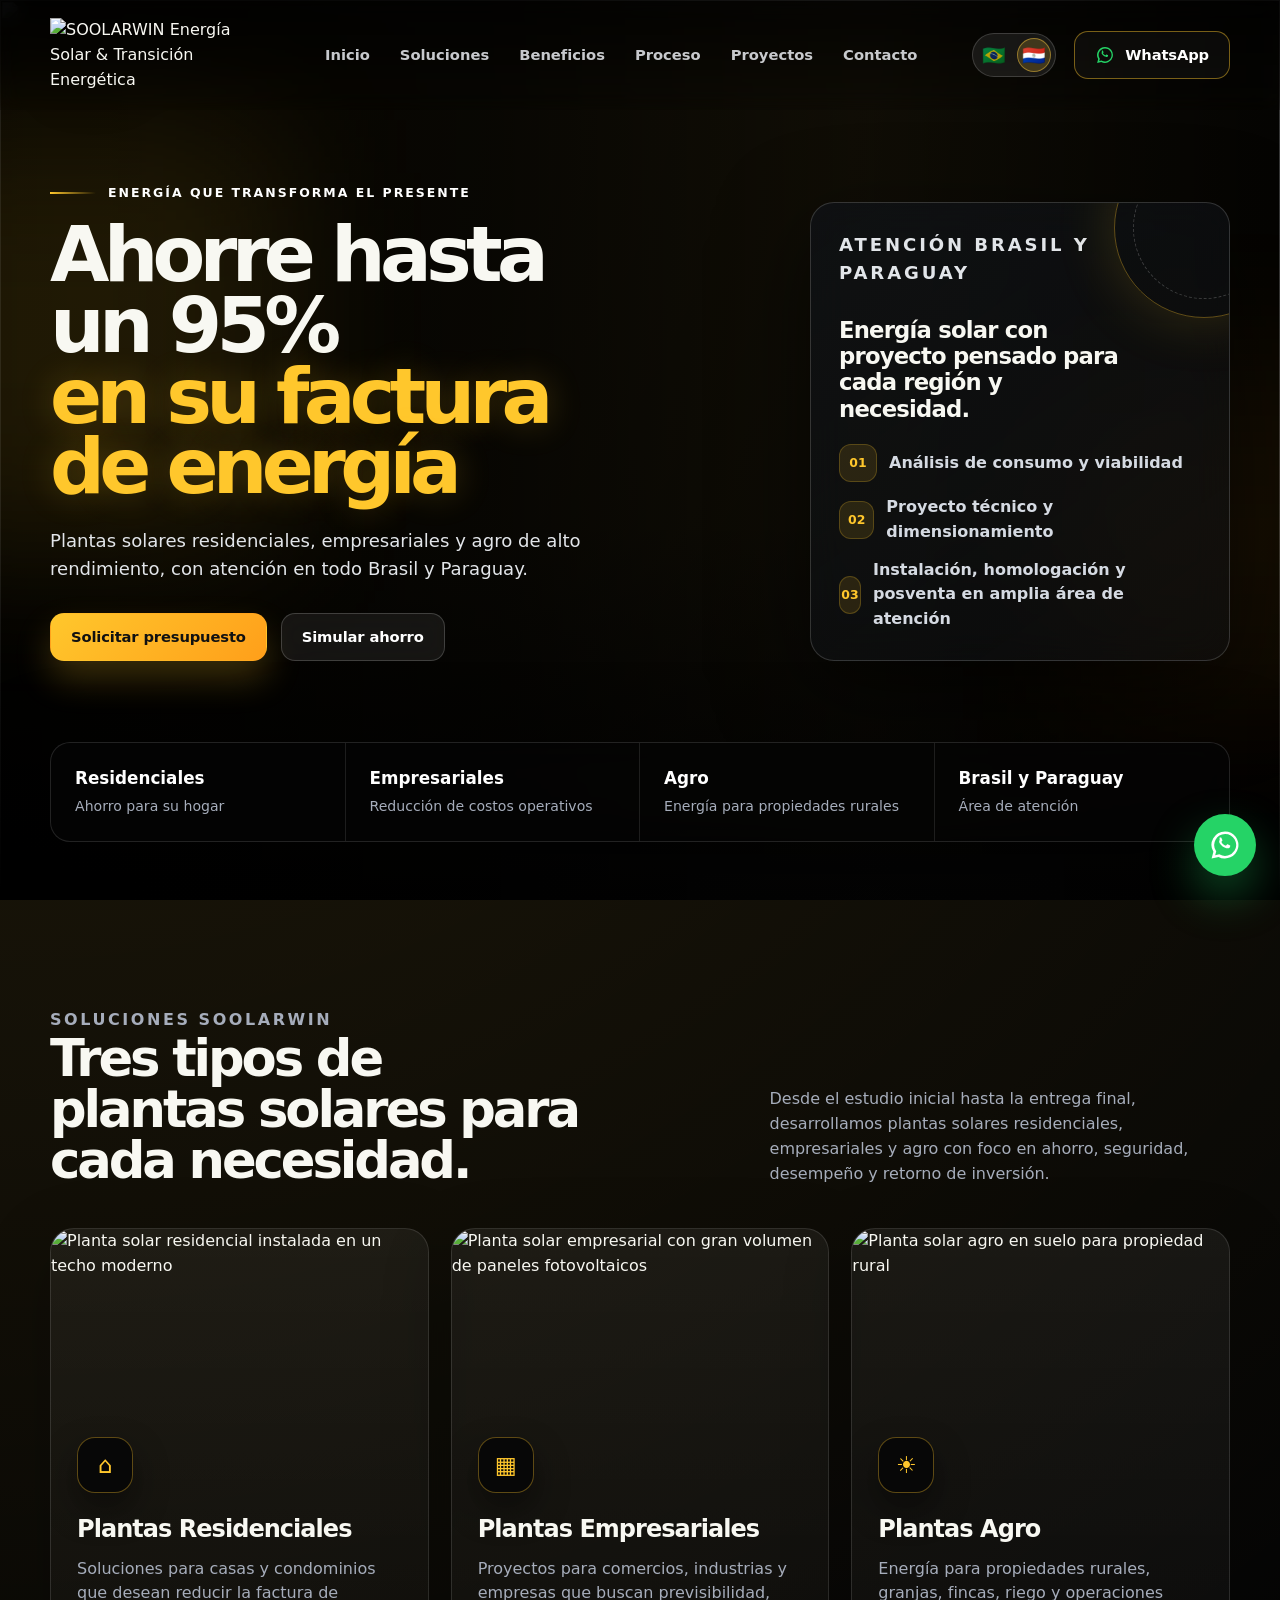
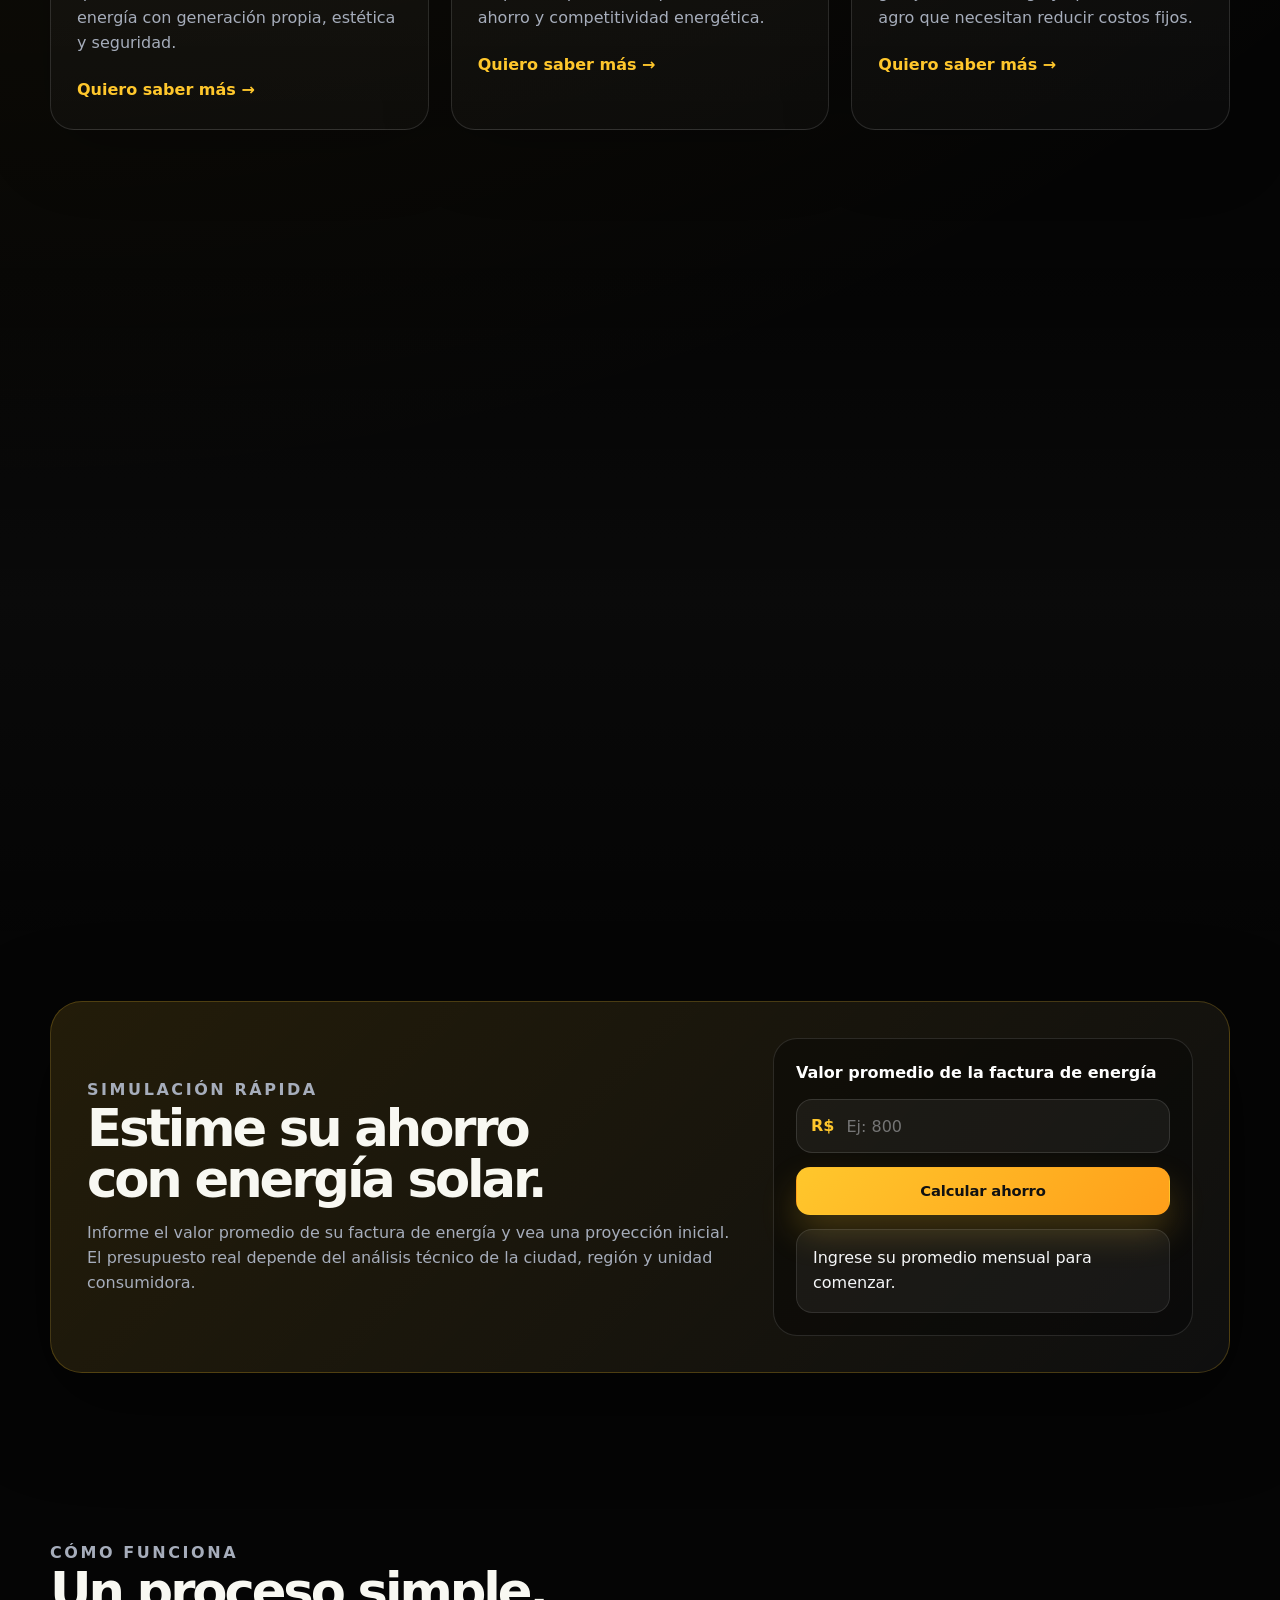
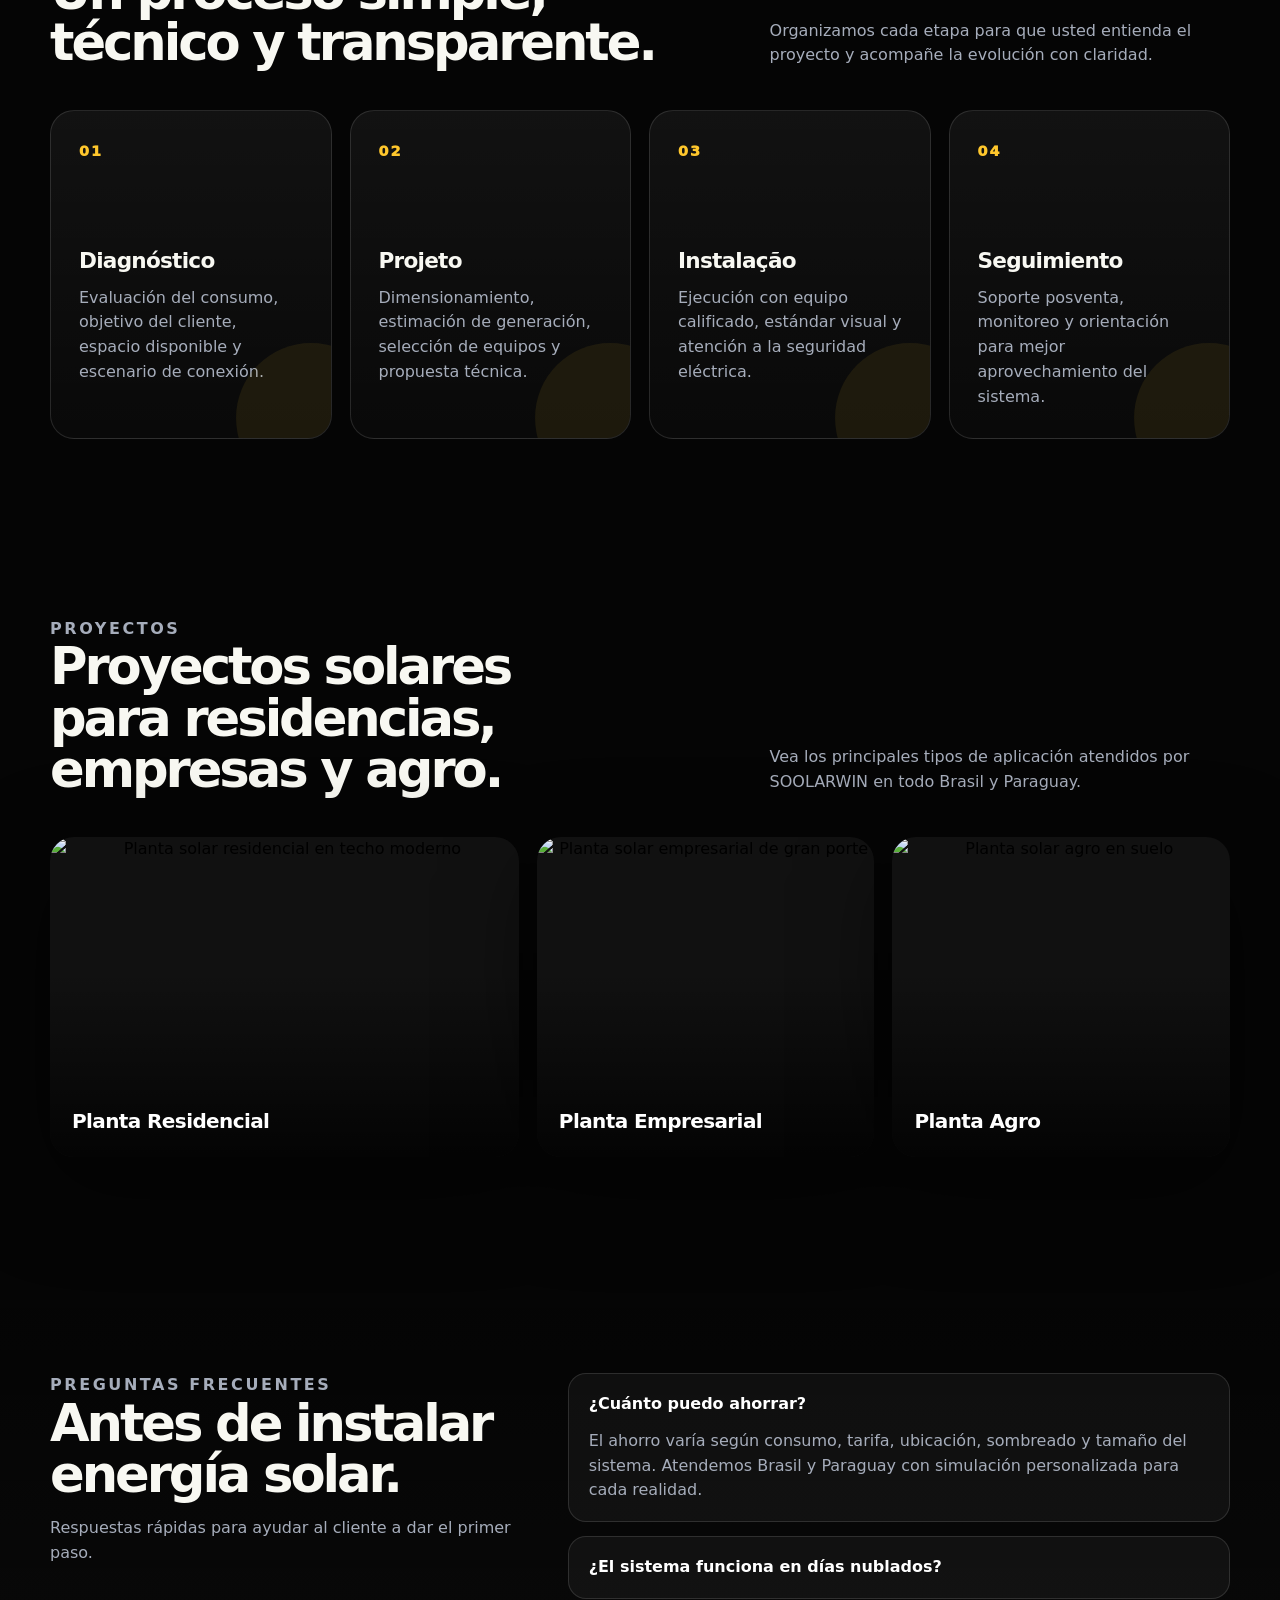
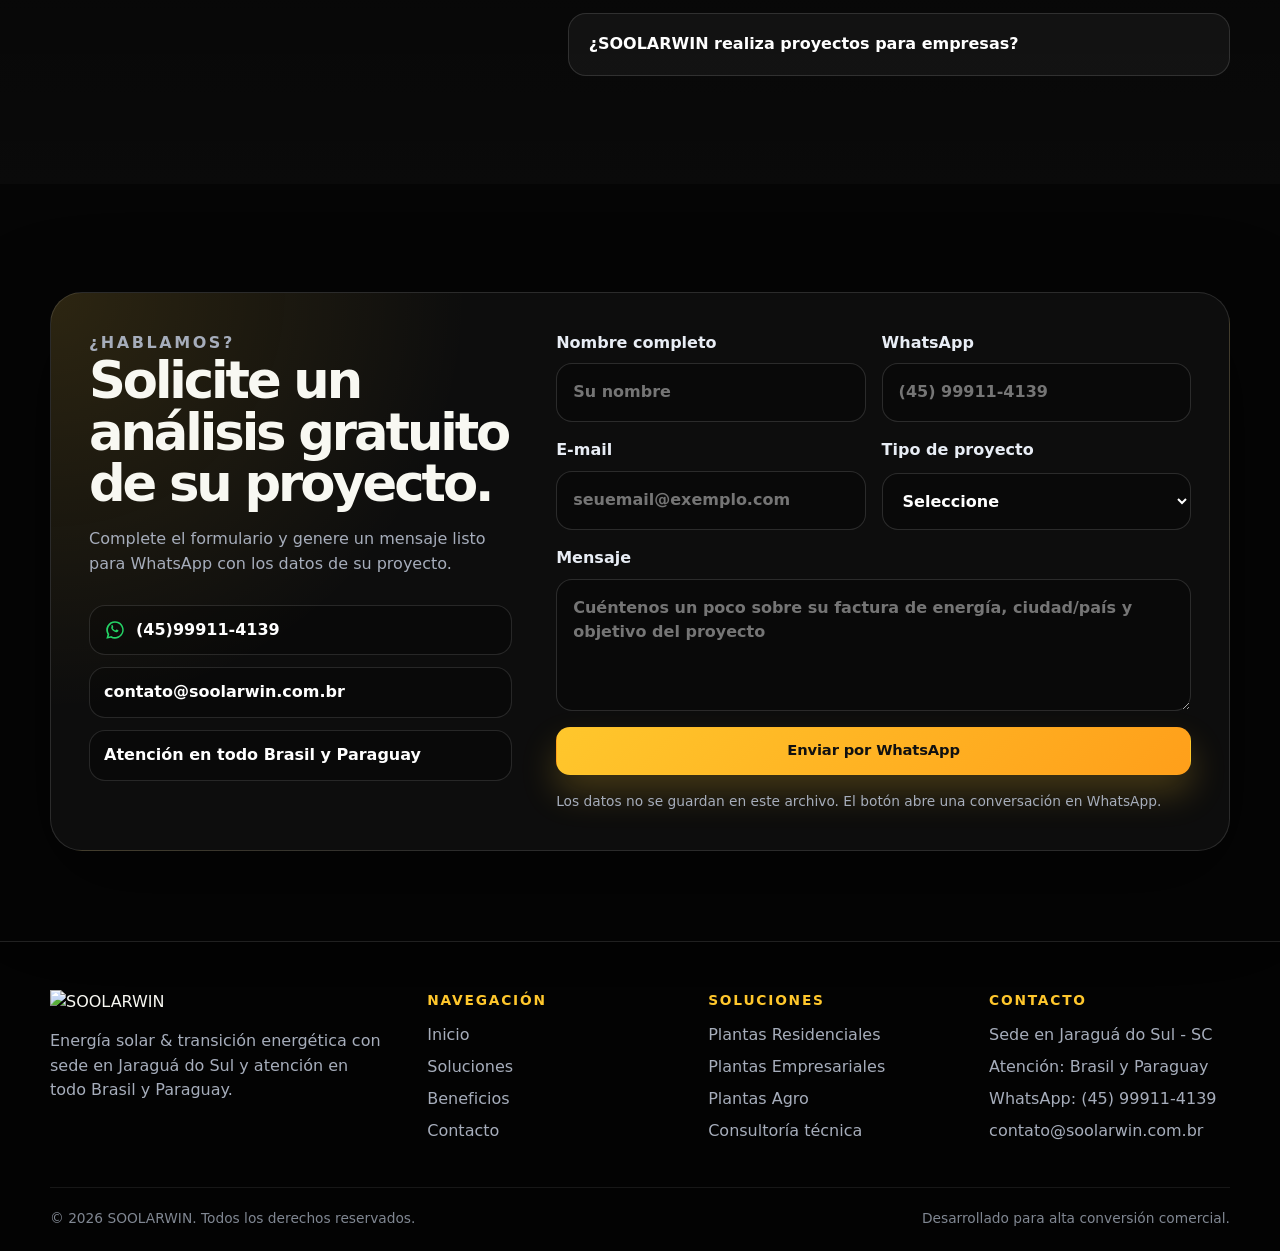
==== index-es.html @ e83a996f "Add files via upload" ====
<!doctype html>
<html lang="es-PY">
<head>
  <meta charset="utf-8" />
  <meta name="viewport" content="width=device-width, initial-scale=1" />
  <meta name="description" content="SOOLARWIN Energía Solar & Transición Energética. Plantas solares residenciales, empresariales y agro con atención en todo Brasil y Paraguay." />
  <meta name="theme-color" content="#050505" />
  <title>SOOLARWIN | Energía Solar en Brasil y Paraguay</title>
  <link rel="icon" href="assets/icon-soolarwin.png" />
  <link rel="preload" as="image" href="assets/hero-usina-solar.png" />
  <link rel="stylesheet" href="style.css" />
  <link rel="alternate" hreflang="pt-BR" href="index-pt.html" />
  <link rel="alternate" hreflang="es-PY" href="index-es.html" />
  <style>
    .lang-switcher {
      display: inline-flex;
      align-items: center;
      gap: 6px;
      margin-right: 6px;
      padding: 4px;
      border: 1px solid rgba(255,255,255,.16);
      border-radius: 999px;
      background: rgba(255,255,255,.08);
      backdrop-filter: blur(10px);
      -webkit-backdrop-filter: blur(10px);
    }
    .lang-switcher__item {
      width: 34px;
      height: 34px;
      display: inline-flex;
      align-items: center;
      justify-content: center;
      border-radius: 999px;
      text-decoration: none;
      font-size: 19px;
      line-height: 1;
      opacity: .7;
      border: 1px solid transparent;
      transition: opacity .2s ease, transform .2s ease, background .2s ease, border-color .2s ease;
    }
    .lang-switcher__item:hover,
    .lang-switcher__item:focus-visible {
      opacity: 1;
      transform: translateY(-1px);
      background: rgba(255,255,255,.12);
      outline: none;
    }
    .lang-switcher__item.is-active {
      opacity: 1;
      background: rgba(255, 205, 64, .18);
      border-color: rgba(255, 205, 64, .45);
    }
    .mobile-nav .lang-switcher {
      display: flex;
      width: fit-content;
      margin: 8px 0 0;
    }
    @media (max-width: 760px) {
      .site-header .lang-switcher { display: none; }
      .mobile-nav .lang-switcher { display: flex; }
    }
  </style>
</head>
<body>
  <div class="page-glow page-glow--one" aria-hidden="true"></div>
  <div class="page-glow page-glow--two" aria-hidden="true"></div>

  <header class="site-header" data-header>
    <a class="brand" href="#inicio" aria-label="Ir al inicio">
      <img src="assets/logo-soolarwin.png" alt="SOOLARWIN Energía Solar & Transición Energética" />
    </a>

    <nav class="desktop-nav" aria-label="Navegación principal">
      <a href="#inicio">Inicio</a>
      <a href="#solucoes">Soluciones</a>
      <a href="#beneficios">Beneficios</a>
      <a href="#processo">Proceso</a>
      <a href="#projetos">Proyectos</a>
      <a href="#contato">Contacto</a>
    </nav>

    <div class="header-actions">
      <div class="lang-switcher" aria-label="Seleccionar idioma">
        <a class="lang-switcher__item" href="index-pt.html" lang="pt-BR" hreflang="pt-BR" aria-label="Português" title="Português">🇧🇷</a>
        <a class="lang-switcher__item is-active" href="index-es.html" lang="es-PY" hreflang="es-PY" aria-label="Español" title="Español">🇵🇾</a>
      </div>
      <a class="btn btn--ghost" href="https://wa.me/5545999114139?text=Hola%2C%20quiero%20solicitar%20un%20presupuesto%20con%20SOOLARWIN." target="_blank" rel="noreferrer">
        <svg class="wa-icon" viewBox="0 0 32 32" aria-hidden="true" focusable="false"><path d="M16.04 3.2A12.74 12.74 0 0 0 5.08 22.43L3.4 28.8l6.52-1.62A12.74 12.74 0 1 0 16.04 3.2Zm0 2.34a10.4 10.4 0 0 1 8.83 15.9 10.4 10.4 0 0 1-13.78 3.56l-.46-.27-3.88.96 1-3.76-.3-.49A10.4 10.4 0 0 1 16.04 5.54Zm-5.02 5.5c-.24.54-.5 1.08-.5 1.76 0 .68.36 1.35.52 1.57.17.22 1.87 2.98 4.61 4.06 2.28.9 2.74.72 3.24.68.5-.04 1.61-.66 1.84-1.3.23-.64.23-1.18.16-1.3-.07-.12-.25-.2-.52-.34-.27-.14-1.61-.8-1.86-.88-.25-.09-.43-.14-.61.14-.18.27-.7.88-.86 1.06-.16.18-.32.2-.59.07-.27-.14-1.15-.42-2.19-1.34-.81-.72-1.36-1.61-1.52-1.88-.16-.27-.02-.42.12-.56.12-.12.27-.32.41-.48.14-.16.18-.27.27-.45.09-.18.05-.34-.02-.48-.07-.14-.61-1.48-.84-2.03-.22-.53-.45-.46-.61-.47h-.52c-.18 0-.47.07-.72.34Z"/></svg>
        WhatsApp
      </a>
      <button class="menu-toggle" type="button" aria-label="Abrir menú" aria-expanded="false" data-menu-toggle>
        <span></span><span></span><span></span>
      </button>
    </div>
  </header>

  <nav class="mobile-nav" aria-label="Menú móvil" data-mobile-nav>
    <a href="#inicio">Inicio</a>
    <a href="#solucoes">Soluciones</a>
    <a href="#beneficios">Beneficios</a>
    <a href="#processo">Proceso</a>
    <a href="#projetos">Proyectos</a>
    <a href="#contato">Contacto</a>
  </nav>

  <main>
    <section class="hero" id="inicio">
      <div class="hero-media" aria-hidden="true">
        <img src="assets/hero-usina-solar.png" alt="" />
        <div class="hero-overlay"></div>
      </div>

      <div class="container hero-grid">
        <div class="hero-content reveal">
          <div class="eyebrow"><span></span> Energía que transforma el presente</div>
          <h1>Ahorre hasta un 95% <strong>en su factura de energía</strong></h1>
          <p>
            Plantas solares residenciales, empresariales y agro de alto rendimiento,
            con atención en todo Brasil y Paraguay.
          </p>
          <div class="hero-cta">
            <a class="btn btn--primary" href="#contato">Solicitar presupuesto</a>
            <a class="btn btn--glass" href="#calculadora">Simular ahorro</a>
          </div>
        </div>

        <aside class="hero-card reveal delay-1" aria-label="Destacados de SOOLARWIN">
          <div class="card-orbit" aria-hidden="true"></div>
          <p class="mini-label">Atención Brasil y Paraguay</p>
          <h2>Energía solar con proyecto pensado para cada región y necesidad.</h2>
          <ul>
            <li><span>01</span> Análisis de consumo y viabilidad</li>
            <li><span>02</span> Proyecto técnico y dimensionamiento</li>
            <li><span>03</span> Instalación, homologación y posventa en amplia área de atención</li>
          </ul>
        </aside>
      </div>

      <div class="container trust-bar reveal delay-2">
        <div><strong>Residenciales</strong><span>Ahorro para su hogar</span></div>
        <div><strong>Empresariales</strong><span>Reducción de costos operativos</span></div>
        <div><strong>Agro</strong><span>Energía para propiedades rurales</span></div>
        <div><strong>Brasil y Paraguay</strong><span>Área de atención</span></div>
      </div>
    </section>

    <section class="section" id="solucoes">
      <div class="container section-head reveal">
        <div>
          <p class="section-kicker">Soluciones SOOLARWIN</p>
          <h2>Tres tipos de plantas solares para cada necesidad.</h2>
        </div>
        <p>
          Desde el estudio inicial hasta la entrega final, desarrollamos plantas solares residenciales, empresariales y agro
          con foco en ahorro, seguridad, desempeño y retorno de inversión.
        </p>
      </div>

      <div class="container solution-grid">
        <article class="solution-card reveal">
          <figure><img src="assets/projeto-telhado.png" alt="Planta solar residencial instalada en un techo moderno" /></figure>
          <div class="solution-body">
            <div class="solution-icon">⌂</div>
            <h3>Plantas Residenciales</h3>
            <p>Soluciones para casas y condominios que desean reducir la factura de energía con generación propia, estética y seguridad.</p>
            <a href="#contato">Quiero saber más <span>→</span></a>
          </div>
        </article>

        <article class="solution-card reveal delay-1">
          <figure><img src="assets/hero-usina-solar.png" alt="Planta solar empresarial con gran volumen de paneles fotovoltaicos" /></figure>
          <div class="solution-body">
            <div class="solution-icon">▦</div>
            <h3>Plantas Empresariales</h3>
            <p>Proyectos para comercios, industrias y empresas que buscan previsibilidad, ahorro y competitividad energética.</p>
            <a href="#contato">Quiero saber más <span>→</span></a>
          </div>
        </article>

        <article class="solution-card reveal delay-2">
          <figure><img src="assets/projeto-solo.png" alt="Planta solar agro en suelo para propiedad rural" /></figure>
          <div class="solution-body">
            <div class="solution-icon">☀</div>
            <h3>Plantas Agro</h3>
            <p>Energía para propiedades rurales, granjas, fincas, riego y operaciones agro que necesitan reducir costos fijos.</p>
            <a href="#contato">Quiero saber más <span>→</span></a>
          </div>
        </article>
      </div>
    </section>

    <section class="section split-section" id="beneficios">
      <div class="container split-grid">
        <div class="split-copy reveal">
          <p class="section-kicker">¿Por qué elegir energía solar?</p>
          <h2>Más ahorro, más previsibilidad y más valor para su inmueble.</h2>
          <p>
            SOOLARWIN desarrolla el proyecto con visión completa: consumo, perfil de uso,
            estructura, orientación, sombreado, equipos, expansión futura y realidad de cada región atendida.
          </p>
          <a class="btn btn--primary" href="#contato">Hablar con un especialista</a>
        </div>

        <div class="benefit-grid">
          <article class="benefit-card reveal"><span>⚡</span><h3>Ahorro real</h3><p>Reduzca su dependencia de la distribuidora y tenga más control sobre los costos de energía.</p></article>
          <article class="benefit-card reveal delay-1"><span>🛡</span><h3>Seguridad técnica</h3><p>Proyecto pensado para desempeño, protección eléctrica, instalación correcta y operación estable.</p></article>
          <article class="benefit-card reveal delay-2"><span>🌿</span><h3>Sostenibilidad</h3><p>Generación limpia con menor impacto ambiental e imagen más moderna para su empresa.</p></article>
          <article class="benefit-card reveal delay-3"><span>📈</span><h3>Retorno financiero</h3><p>Inversión con larga vida útil, valorización del inmueble y previsibilidad para el futuro.</p></article>
        </div>
      </div>
    </section>

    <section class="section calculator-section" id="calculadora">
      <div class="container calculator-card reveal">
        <div>
          <p class="section-kicker">Simulación rápida</p>
          <h2>Estime su ahorro con energía solar.</h2>
          <p>Informe el valor promedio de su factura de energía y vea una proyección inicial. El presupuesto real depende del análisis técnico de la ciudad, región y unidad consumidora.</p>
        </div>

        <form class="calc-form" data-calc-form>
          <label for="bill">Valor promedio de la factura de energía</label>
          <div class="currency-field">
            <span>R$</span>
            <input id="bill" name="bill" type="number" min="100" step="50" placeholder="Ej: 800" required />
          </div>
          <button class="btn btn--primary" type="submit">Calcular ahorro</button>
          <output class="calc-result" data-calc-result>Ingrese su promedio mensual para comenzar.</output>
        </form>
      </div>
    </section>

    <section class="section process-section" id="processo">
      <div class="container section-head reveal">
        <div>
          <p class="section-kicker">Cómo funciona</p>
          <h2>Un proceso simple, técnico y transparente.</h2>
        </div>
        <p>Organizamos cada etapa para que usted entienda el proyecto y acompañe la evolución con claridad.</p>
      </div>

      <div class="container process-grid">
        <article class="process-step reveal"><span>01</span><h3>Diagnóstico</h3><p>Evaluación del consumo, objetivo del cliente, espacio disponible y escenario de conexión.</p></article>
        <article class="process-step reveal delay-1"><span>02</span><h3>Projeto</h3><p>Dimensionamiento, estimación de generación, selección de equipos y propuesta técnica.</p></article>
        <article class="process-step reveal delay-2"><span>03</span><h3>Instalação</h3><p>Ejecución con equipo calificado, estándar visual y atención a la seguridad eléctrica.</p></article>
        <article class="process-step reveal delay-3"><span>04</span><h3>Seguimiento</h3><p>Soporte posventa, monitoreo y orientación para mejor aprovechamiento del sistema.</p></article>
      </div>
    </section>

    <section class="section projects-section" id="projetos">
      <div class="container section-head reveal">
        <div>
          <p class="section-kicker">Proyectos</p>
          <h2>Proyectos solares para residencias, empresas y agro.</h2>
        </div>
        <p>Vea los principales tipos de aplicación atendidos por SOOLARWIN en todo Brasil y Paraguay.</p>
      </div>

      <div class="container gallery" data-gallery>
        <button class="gallery-item reveal" data-title="Planta Residencial" data-img="assets/projeto-telhado.png">
          <img src="assets/projeto-telhado.png" alt="Planta solar residencial en techo moderno" />
          <span>Planta Residencial</span>
        </button>
        <button class="gallery-item reveal delay-1" data-title="Planta Empresarial" data-img="assets/hero-usina-solar.png">
          <img src="assets/hero-usina-solar.png" alt="Planta solar empresarial de gran porte" />
          <span>Planta Empresarial</span>
        </button>
        <button class="gallery-item reveal delay-2" data-title="Planta Agro" data-img="assets/projeto-solo.png">
          <img src="assets/projeto-solo.png" alt="Planta solar agro en suelo" />
          <span>Planta Agro</span>
        </button>
      </div>
    </section>

    <section class="section faq-section">
      <div class="container faq-grid">
        <div class="reveal">
          <p class="section-kicker">Preguntas frecuentes</p>
          <h2>Antes de instalar energía solar.</h2>
          <p>Respuestas rápidas para ayudar al cliente a dar el primer paso.</p>
        </div>
        <div class="accordion" data-accordion>
          <details class="reveal" open>
            <summary>¿Cuánto puedo ahorrar?</summary>
            <p>El ahorro varía según consumo, tarifa, ubicación, sombreado y tamaño del sistema. Atendemos Brasil y Paraguay con simulación personalizada para cada realidad.</p>
          </details>
          <details class="reveal delay-1">
            <summary>¿El sistema funciona en días nublados?</summary>
            <p>Sí. La generación disminuye con menor irradiación, pero el sistema continúa produciendo energía de acuerdo con las condiciones del día.</p>
          </details>
          <details class="reveal delay-2">
            <summary>¿SOOLARWIN realiza proyectos para empresas?</summary>
            <p>Sí. SOOLARWIN trabaja con tres líneas principales: plantas residenciales, plantas empresariales y plantas agro, con atención en todo Brasil y Paraguay.</p>
          </details>
        </div>
      </div>
    </section>

    <section class="section contact-section" id="contato">
      <div class="container contact-grid">
        <div class="contact-copy reveal">
          <p class="section-kicker">¿Hablamos?</p>
          <h2>Solicite un análisis gratuito de su proyecto.</h2>
          <p>
            Complete el formulario y genere un mensaje listo para WhatsApp con los datos de su proyecto.
          </p>
          <div class="contact-list">
            <a class="contact-whatsapp" href="https://wa.me/55459991141399?text=Hola%2C%20quiero%20hablar%20con%20SOOLARWIN." target="_blank" rel="noreferrer"><svg class="wa-icon" viewBox="0 0 32 32" aria-hidden="true" focusable="false"><path d="M16.04 3.2A12.74 12.74 0 0 0 5.08 22.43L3.4 28.8l6.52-1.62A12.74 12.74 0 1 0 16.04 3.2Zm0 2.34a10.4 10.4 0 0 1 8.83 15.9 10.4 10.4 0 0 1-13.78 3.56l-.46-.27-3.88.96 1-3.76-.3-.49A10.4 10.4 0 0 1 16.04 5.54Zm-5.02 5.5c-.24.54-.5 1.08-.5 1.76 0 .68.36 1.35.52 1.57.17.22 1.87 2.98 4.61 4.06 2.28.9 2.74.72 3.24.68.5-.04 1.61-.66 1.84-1.3.23-.64.23-1.18.16-1.3-.07-.12-.25-.2-.52-.34-.27-.14-1.61-.8-1.86-.88-.25-.09-.43-.14-.61.14-.18.27-.7.88-.86 1.06-.16.18-.32.2-.59.07-.27-.14-1.15-.42-2.19-1.34-.81-.72-1.36-1.61-1.52-1.88-.16-.27-.02-.42.12-.56.12-.12.27-.32.41-.48.14-.16.18-.27.27-.45.09-.18.05-.34-.02-.48-.07-.14-.61-1.48-.84-2.03-.22-.53-.45-.46-.61-.47h-.52c-.18 0-.47.07-.72.34Z"/></svg>(45)99911-4139</a>
            <a href="mailto:contato@soolarwin.com.br">contato@soolarwin.com.br</a>
            <span>Atención en todo Brasil y Paraguay</span>
          </div>
        </div>

        <form class="lead-form reveal delay-1" data-lead-form>
          <div class="form-row">
            <label>Nombre completo<input name="name" type="text" placeholder="Su nombre" required /></label>
            <label>WhatsApp<input name="phone" type="tel" placeholder="(45) 99911-4139" required /></label>
          </div>
          <div class="form-row">
            <label>E-mail<input name="email" type="email" placeholder="seuemail@exemplo.com" /></label>
            <label>Tipo de proyecto
              <select name="project" required>
                <option value="">Seleccione</option>
                <option>Planta Residencial</option>
                <option>Planta Empresarial</option>
                <option>Planta Agro</option>
                <option>Mantenimiento / ampliación</option>
              </select>
            </label>
          </div>
          <label>Mensaje<textarea name="message" placeholder="Cuéntenos un poco sobre su factura de energía, ciudad/país y objetivo del proyecto"></textarea></label>
          <button class="btn btn--primary btn--full" type="submit">Enviar por WhatsApp</button>
          <p class="form-note" data-form-note>Los datos no se guardan en este archivo. El botón abre una conversación en WhatsApp.</p>
        </form>
      </div>
    </section>
  </main>

  <footer class="site-footer">
    <div class="container footer-grid">
      <div>
        <img src="assets/logo-soolarwin.png" alt="SOOLARWIN" />
        <p>Energía solar & transición energética con sede en Jaraguá do Sul y atención en todo Brasil y Paraguay.</p>
      </div>
      <div>
        <h3>Navegación</h3>
        <a href="#inicio">Inicio</a>
        <a href="#solucoes">Soluciones</a>
        <a href="#beneficios">Beneficios</a>
        <a href="#contato">Contacto</a>
      </div>
      <div>
        <h3>Soluciones</h3>
        <a href="#solucoes">Plantas Residenciales</a>
        <a href="#solucoes">Plantas Empresariales</a>
        <a href="#solucoes">Plantas Agro</a>
        <a href="#processo">Consultoría técnica</a>
      </div>
      <div>
        <h3>Contacto</h3>
        <p>Sede en Jaraguá do Sul - SC</p>
        <p>Atención: Brasil y Paraguay</p>
        <p>WhatsApp: (45) 99911-4139</p>
        <p>contato@soolarwin.com.br</p>
      </div>
    </div>
    <div class="container footer-bottom">
      <span>© <span data-year></span> SOOLARWIN. Todos los derechos reservados.</span>
      <span>Desarrollado para alta conversión comercial.</span>
    </div>
  </footer>

  <a class="floating-whatsapp" href="https://wa.me/55459991141399?text=Hola%2C%20quiero%20solicitar%20un%20presupuesto%20con%20SOOLARWIN." target="_blank" rel="noreferrer" aria-label="Llamar por WhatsApp"><svg class="wa-icon" viewBox="0 0 32 32" aria-hidden="true" focusable="false"><path d="M16.04 3.2A12.74 12.74 0 0 0 5.08 22.43L3.4 28.8l6.52-1.62A12.74 12.74 0 1 0 16.04 3.2Zm0 2.34a10.4 10.4 0 0 1 8.83 15.9 10.4 10.4 0 0 1-13.78 3.56l-.46-.27-3.88.96 1-3.76-.3-.49A10.4 10.4 0 0 1 16.04 5.54Zm-5.02 5.5c-.24.54-.5 1.08-.5 1.76 0 .68.36 1.35.52 1.57.17.22 1.87 2.98 4.61 4.06 2.28.9 2.74.72 3.24.68.5-.04 1.61-.66 1.84-1.3.23-.64.23-1.18.16-1.3-.07-.12-.25-.2-.52-.34-.27-.14-1.61-.8-1.86-.88-.25-.09-.43-.14-.61.14-.18.27-.7.88-.86 1.06-.16.18-.32.2-.59.07-.27-.14-1.15-.42-2.19-1.34-.81-.72-1.36-1.61-1.52-1.88-.16-.27-.02-.42.12-.56.12-.12.27-.32.41-.48.14-.16.18-.27.27-.45.09-.18.05-.34-.02-.48-.07-.14-.61-1.48-.84-2.03-.22-.53-.45-.46-.61-.47h-.52c-.18 0-.47.07-.72.34Z"/></svg></a>

  <dialog class="image-modal" data-modal>
    <button type="button" class="modal-close" data-modal-close aria-label="Cerrar">×</button>
    <img src="" alt="" data-modal-img />
    <h3 data-modal-title></h3>
  </dialog>

  <script src="app.js"></script>
</body>
</html>
---- style.css ----
:root{
  --bg:#050505;
  --bg-2:#0b0d10;
  --panel:#111419;
  --panel-2:#171b21;
  --line:rgba(255,255,255,.12);
  --text:#f8f8f2;
  --muted:#a6adbb;
  --gold:#ffc72c;
  --gold-2:#ff9f1a;
  --green:#25d366;
  --shadow:0 28px 90px rgba(0,0,0,.55);
  --radius:24px;
  --container:min(1180px, calc(100% - 44px));
}

*{box-sizing:border-box}
html{scroll-behavior:smooth}
body{
  margin:0;
  font-family:Inter, ui-sans-serif, system-ui, -apple-system, BlinkMacSystemFont, "Segoe UI", Arial, sans-serif;
  background:radial-gradient(circle at top left, rgba(255,199,44,.12), transparent 34%), var(--bg);
  color:var(--text);
  line-height:1.55;
  overflow-x:hidden;
}
img{display:block;max-width:100%}
a{color:inherit;text-decoration:none}
button,input,select,textarea{font:inherit}
::selection{background:var(--gold);color:#111}

.container{width:var(--container);margin-inline:auto}
.page-glow{position:fixed;inset:auto;z-index:-1;filter:blur(80px);opacity:.55;pointer-events:none}
.page-glow--one{width:430px;height:430px;left:-150px;top:120px;background:rgba(255,199,44,.20)}
.page-glow--two{width:360px;height:360px;right:-150px;bottom:20%;background:rgba(255,159,26,.12)}

.site-header{
  position:fixed;top:0;left:0;right:0;z-index:50;
  display:flex;align-items:center;justify-content:space-between;
  padding:18px max(22px, calc((100vw - 1180px)/2));
  transition:.28s ease;
  background:linear-gradient(to bottom, rgba(0,0,0,.70), rgba(0,0,0,.08));
  backdrop-filter:blur(10px);
}
.site-header.is-scrolled{background:rgba(5,5,5,.78);border-bottom:1px solid var(--line);box-shadow:0 12px 30px rgba(0,0,0,.24)}
.brand{display:flex;align-items:center;gap:12px;min-width:190px}
.brand img{width:220px;height:auto;filter:drop-shadow(0 10px 20px rgba(0,0,0,.45))}
.desktop-nav{display:flex;align-items:center;gap:30px;color:#e8ebef;font-size:.92rem;font-weight:700}
.desktop-nav a{position:relative;opacity:.86;transition:.25s ease}
.desktop-nav a::after{content:"";position:absolute;left:0;right:0;bottom:-8px;height:2px;background:var(--gold);transform:scaleX(0);transform-origin:left;transition:.25s ease}
.desktop-nav a:hover{opacity:1;color:#fff}
.desktop-nav a:hover::after{transform:scaleX(1)}
.header-actions{display:flex;align-items:center;gap:12px}
.menu-toggle{display:none;width:46px;height:46px;border:1px solid var(--line);border-radius:14px;background:rgba(255,255,255,.05);color:#fff;cursor:pointer;padding:11px}
.menu-toggle span{display:block;height:2px;background:#fff;margin:6px 0;border-radius:99px;transition:.25s ease}
.menu-toggle.is-open span:nth-child(1){transform:translateY(8px) rotate(45deg)}
.menu-toggle.is-open span:nth-child(2){opacity:0}
.menu-toggle.is-open span:nth-child(3){transform:translateY(-8px) rotate(-45deg)}
.mobile-nav{display:none;position:fixed;top:78px;left:22px;right:22px;z-index:45;padding:18px;border:1px solid var(--line);border-radius:22px;background:rgba(8,9,11,.94);backdrop-filter:blur(18px);box-shadow:var(--shadow)}
.mobile-nav a{display:block;padding:13px 10px;border-bottom:1px solid rgba(255,255,255,.08);color:#fff;font-weight:750}
.mobile-nav a:last-child{border-bottom:0}
.mobile-nav.is-open{display:block}

.btn{
  display:inline-flex;align-items:center;justify-content:center;gap:10px;
  min-height:48px;padding:0 20px;border-radius:14px;border:1px solid transparent;
  font-weight:850;font-size:.92rem;letter-spacing:-.01em;cursor:pointer;transition:.25s ease;
}
.btn--primary{background:linear-gradient(135deg,var(--gold),var(--gold-2));color:#111;box-shadow:0 18px 35px rgba(255,199,44,.22)}
.btn--primary:hover{transform:translateY(-2px);box-shadow:0 24px 44px rgba(255,199,44,.30)}
.btn--ghost{border-color:rgba(255,199,44,.45);color:#fff;background:rgba(255,255,255,.03)}
.btn--ghost:hover,.btn--glass:hover{border-color:var(--gold);background:rgba(255,199,44,.10)}
.btn--glass{border-color:rgba(255,255,255,.18);color:#fff;background:rgba(255,255,255,.07);backdrop-filter:blur(12px)}
.btn--full{width:100%}

.hero{position:relative;min-height:100svh;padding:150px 0 58px;display:grid;align-items:end;overflow:hidden}
.hero-media{position:absolute;inset:0;z-index:-2}
.hero-media img{width:100%;height:100%;object-fit:cover;filter:saturate(1.05) contrast(1.05)}
.hero-overlay{position:absolute;inset:0;background:
  linear-gradient(90deg, rgba(0,0,0,.88) 0%, rgba(0,0,0,.70) 39%, rgba(0,0,0,.30) 68%, rgba(0,0,0,.72) 100%),
  linear-gradient(to top, var(--bg) 0%, transparent 42%);
}
.hero-grid{display:grid;grid-template-columns:minmax(0, 1.1fr) 420px;gap:42px;align-items:end}
.eyebrow,.section-kicker,.mini-label{font-size:.78rem;text-transform:uppercase;letter-spacing:.16em;font-weight:900;color:var(--gold)}
.eyebrow{display:flex;align-items:center;gap:12px;margin-bottom:18px;color:#fff}
.eyebrow span{width:46px;height:2px;background:linear-gradient(90deg,var(--gold),transparent)}
.hero h1{font-size:clamp(3rem, 6vw, 6.8rem);line-height:.92;letter-spacing:-.075em;max-width:850px;margin:0 0 24px;text-wrap:balance}
.hero h1 strong{display:inline-block;color:var(--gold);text-shadow:0 0 35px rgba(255,199,44,.22)}
.hero p{max-width:650px;color:#e2e5e9;font-size:1.13rem;margin:0 0 30px}
.hero-cta{display:flex;gap:14px;flex-wrap:wrap}
.hero-card{position:relative;overflow:hidden;border:1px solid rgba(255,255,255,.16);border-radius:var(--radius);padding:28px;background:linear-gradient(145deg,rgba(15,18,22,.78),rgba(15,18,22,.42));backdrop-filter:blur(18px);box-shadow:var(--shadow)}
.card-orbit{position:absolute;right:-65px;top:-65px;width:180px;height:180px;border-radius:50%;border:1px solid rgba(255,199,44,.35);box-shadow:0 0 60px rgba(255,199,44,.17);animation:spin 14s linear infinite}
.card-orbit::before{content:"";position:absolute;inset:18px;border-radius:50%;border:1px dashed rgba(255,255,255,.20)}
.hero-card h2{font-size:1.42rem;letter-spacing:-.035em;line-height:1.16;margin:8px 0 22px;max-width:300px}
.hero-card ul{list-style:none;margin:0;padding:0;display:grid;gap:13px}
.hero-card li{display:flex;gap:12px;align-items:center;color:#d5dae2;font-weight:650}
.hero-card li span{display:grid;place-items:center;width:38px;height:38px;border-radius:12px;background:rgba(255,199,44,.12);color:var(--gold);font-size:.78rem;border:1px solid rgba(255,199,44,.22)}
.trust-bar{margin-top:48px;display:grid;grid-template-columns:repeat(4,1fr);border:1px solid var(--line);border-radius:20px;background:rgba(5,5,5,.68);backdrop-filter:blur(18px);box-shadow:var(--shadow);overflow:hidden}
.trust-bar div{padding:22px 24px;border-right:1px solid rgba(255,255,255,.10)}
.trust-bar div:last-child{border-right:0}
.trust-bar strong{display:block;font-size:1.05rem;color:#fff;margin-bottom:3px}
.trust-bar span{color:var(--muted);font-size:.88rem}

.section{padding:108px 0;position:relative}
.section-head{display:grid;grid-template-columns:1fr .72fr;gap:80px;align-items:end;margin-bottom:42px}
.section-kicker{margin:0 0 10px}
.section h2{font-size:clamp(2rem, 4vw, 4.25rem);line-height:1;letter-spacing:-.06em;margin:0;text-wrap:balance}
.section-head p,.split-copy p,.calculator-card p,.faq-grid p,.contact-copy p{color:var(--muted);margin:0;font-size:1rem}

.solution-grid{display:grid;grid-template-columns:repeat(3,1fr);gap:22px}
.solution-card{border:1px solid var(--line);border-radius:var(--radius);background:linear-gradient(180deg, rgba(255,255,255,.06), rgba(255,255,255,.025));overflow:hidden;box-shadow:0 20px 70px rgba(0,0,0,.22);transition:.3s ease}
.solution-card:hover{transform:translateY(-8px);border-color:rgba(255,199,44,.48)}
.solution-card figure{height:240px;margin:0;overflow:hidden}
.solution-card img{width:100%;height:100%;object-fit:cover;transition:.5s ease}
.solution-card:hover img{transform:scale(1.06)}
.solution-body{padding:26px;position:relative}
.solution-icon{width:56px;height:56px;border-radius:18px;display:grid;place-items:center;margin-top:-58px;margin-bottom:18px;background:#070707;border:1px solid rgba(255,199,44,.35);color:var(--gold);font-size:1.45rem;box-shadow:0 16px 35px rgba(0,0,0,.45)}
.solution-card h3{font-size:1.5rem;letter-spacing:-.04em;margin:0 0 8px}
.solution-card p{color:var(--muted);margin:0 0 22px}
.solution-card a{color:var(--gold);font-weight:850}
.solution-card a span{transition:.2s ease;display:inline-block}
.solution-card a:hover span{transform:translateX(5px)}

.split-section{background:linear-gradient(180deg, transparent, rgba(255,255,255,.025), transparent)}
.split-grid{display:grid;grid-template-columns:.82fr 1.18fr;gap:54px;align-items:center}
.split-copy h2{margin-bottom:22px}
.split-copy p{margin-bottom:28px}
.benefit-grid{display:grid;grid-template-columns:repeat(2,1fr);gap:18px}
.benefit-card{padding:26px;border:1px solid var(--line);border-radius:22px;background:rgba(255,255,255,.045)}
.benefit-card span{display:grid;place-items:center;width:50px;height:50px;border-radius:16px;background:rgba(255,199,44,.12);color:var(--gold);margin-bottom:18px;font-size:1.35rem}
.benefit-card h3{margin:0 0 6px;font-size:1.2rem;letter-spacing:-.03em}
.benefit-card p{margin:0;color:var(--muted)}

.calculator-section{padding-top:40px}
.calculator-card{display:grid;grid-template-columns:1fr 420px;gap:36px;align-items:center;border:1px solid rgba(255,199,44,.22);border-radius:32px;padding:36px;background:linear-gradient(135deg,rgba(255,199,44,.12),rgba(255,255,255,.045));box-shadow:var(--shadow)}
.calculator-card h2{margin-bottom:16px}
.calc-form{display:grid;gap:14px;padding:22px;border-radius:24px;background:rgba(0,0,0,.34);border:1px solid var(--line)}
.calc-form label{color:#fff;font-weight:750}
.currency-field{display:flex;align-items:center;gap:10px;background:rgba(255,255,255,.06);border:1px solid var(--line);border-radius:16px;padding:0 14px}
.currency-field span{color:var(--gold);font-weight:900}
.currency-field input{width:100%;height:52px;border:0;background:transparent;color:#fff;outline:0}
.calc-result{display:block;color:#f5f6f8;background:rgba(255,255,255,.06);border-radius:16px;padding:16px;border:1px solid rgba(255,255,255,.10)}

.process-section{padding-top:60px}
.process-grid{display:grid;grid-template-columns:repeat(4,1fr);gap:18px;counter-reset:steps}
.process-step{position:relative;min-height:260px;padding:28px;border-radius:24px;border:1px solid var(--line);background:linear-gradient(180deg,rgba(255,255,255,.055),rgba(255,255,255,.02));overflow:hidden}
.process-step::after{content:"";position:absolute;right:-55px;bottom:-55px;width:150px;height:150px;border-radius:50%;background:rgba(255,199,44,.08)}
.process-step span{color:var(--gold);font-weight:950;font-size:.9rem;letter-spacing:.13em}
.process-step h3{font-size:1.35rem;margin:80px 0 8px;letter-spacing:-.035em}
.process-step p{margin:0;color:var(--muted)}

.projects-section{padding-top:70px}
.gallery{display:grid;grid-template-columns:1.25fr .9fr .9fr;gap:18px}
.gallery-item{position:relative;padding:0;border:0;border-radius:24px;overflow:hidden;background:#111;cursor:pointer;min-height:320px;box-shadow:var(--shadow)}
.gallery-item img{width:100%;height:100%;object-fit:cover;position:absolute;inset:0;transition:.45s ease}
.gallery-item::after{content:"";position:absolute;inset:0;background:linear-gradient(to top, rgba(0,0,0,.78), transparent 58%)}
.gallery-item span{position:absolute;left:22px;bottom:20px;z-index:1;color:#fff;font-weight:900;font-size:1.25rem;letter-spacing:-.03em}
.gallery-item:hover img{transform:scale(1.06)}

.faq-section{background:linear-gradient(180deg,transparent,rgba(255,255,255,.025))}
.faq-grid{display:grid;grid-template-columns:.7fr 1fr;gap:54px}
.faq-grid h2{margin-bottom:16px}
.accordion{display:grid;gap:14px}
details{border:1px solid var(--line);border-radius:18px;background:rgba(255,255,255,.045);padding:18px 20px}
summary{cursor:pointer;font-weight:850;color:#fff;list-style:none}
summary::-webkit-details-marker{display:none}
details p{margin-top:12px!important}

.contact-section{padding-bottom:90px}
.contact-grid{display:grid;grid-template-columns:.8fr 1.2fr;gap:44px;align-items:start;border:1px solid rgba(255,255,255,.12);border-radius:32px;padding:38px;background:radial-gradient(circle at 0 0,rgba(255,199,44,.13),transparent 32%),rgba(255,255,255,.035);box-shadow:var(--shadow)}
.contact-copy h2{margin-bottom:18px}
.contact-list{display:grid;gap:12px;margin-top:28px;color:#fff;font-weight:800}
.contact-list a,.contact-list span{display:flex;align-items:center;gap:10px;padding:12px 14px;border:1px solid var(--line);border-radius:16px;background:rgba(0,0,0,.25)}
.lead-form{display:grid;gap:16px}
.form-row{display:grid;grid-template-columns:1fr 1fr;gap:16px}
.lead-form label{display:grid;gap:8px;color:#e8edf5;font-weight:750}
.lead-form input,.lead-form select,.lead-form textarea{
  width:100%;border:1px solid rgba(255,255,255,.14);background:rgba(0,0,0,.32);border-radius:16px;color:#fff;padding:16px;outline:0;transition:.25s ease
}
.lead-form input:focus,.lead-form select:focus,.lead-form textarea:focus{border-color:rgba(255,199,44,.7);box-shadow:0 0 0 4px rgba(255,199,44,.10)}
.lead-form textarea{min-height:132px;resize:vertical}
.form-note{font-size:.86rem;color:var(--muted);margin:0}

.site-footer{border-top:1px solid var(--line);background:#030303;padding:48px 0 22px}
.footer-grid{display:grid;grid-template-columns:1.4fr repeat(3,1fr);gap:40px}
.footer-grid img{width:210px;margin-bottom:14px}
.footer-grid h3{font-size:.86rem;text-transform:uppercase;letter-spacing:.13em;color:var(--gold);margin:0 0 12px}
.footer-grid a,.footer-grid p{display:block;color:var(--muted);margin:7px 0}
.footer-bottom{margin-top:36px;padding-top:20px;border-top:1px solid rgba(255,255,255,.08);display:flex;justify-content:space-between;gap:20px;color:#808792;font-size:.86rem}
.floating-whatsapp{position:fixed;right:24px;bottom:24px;z-index:55;width:62px;height:62px;border-radius:50%;display:grid;place-items:center;background:var(--green);color:#fff;font-size:2rem;font-weight:900;box-shadow:0 20px 45px rgba(37,211,102,.35);transition:.25s ease}
.floating-whatsapp:hover{transform:translateY(-4px) scale(1.04)}

.image-modal{width:min(980px,calc(100% - 34px));border:1px solid var(--line);border-radius:24px;padding:0;background:#050505;color:#fff;box-shadow:var(--shadow)}
.image-modal::backdrop{background:rgba(0,0,0,.82);backdrop-filter:blur(8px)}
.image-modal img{width:100%;max-height:72svh;object-fit:cover;border-radius:22px 22px 0 0}
.image-modal h3{margin:18px 22px 22px;font-size:1.35rem}
.modal-close{position:absolute;right:14px;top:14px;width:42px;height:42px;border-radius:50%;border:1px solid rgba(255,255,255,.25);background:rgba(0,0,0,.55);color:#fff;font-size:1.7rem;cursor:pointer}

.reveal{opacity:0;transform:translateY(24px);transition:opacity .7s ease, transform .7s ease}
.reveal.is-visible{opacity:1;transform:translateY(0)}
.delay-1{transition-delay:.08s}.delay-2{transition-delay:.16s}.delay-3{transition-delay:.24s}
@keyframes spin{to{transform:rotate(360deg)}}

@media (max-width: 980px){
  .desktop-nav,.header-actions .btn{display:none}.menu-toggle{display:block}.brand img{width:190px}
  .hero{padding-top:125px}.hero-grid,.section-head,.split-grid,.calculator-card,.faq-grid,.contact-grid{grid-template-columns:1fr;gap:30px}
  .hero-card{max-width:560px}.trust-bar{grid-template-columns:repeat(2,1fr)}.solution-grid,.process-grid{grid-template-columns:repeat(2,1fr)}.gallery{grid-template-columns:1fr}.gallery-item{min-height:260px}.footer-grid{grid-template-columns:1fr 1fr}
}
@media (max-width: 640px){
  :root{--container:min(100% - 30px, 1180px)}
  .site-header{padding:14px 15px}.brand img{width:170px}.mobile-nav{left:15px;right:15px;top:72px}
  .hero h1{font-size:3.08rem}.hero p{font-size:1rem}.hero-cta,.form-row{display:grid;grid-template-columns:1fr}.trust-bar,.solution-grid,.benefit-grid,.process-grid,.footer-grid{grid-template-columns:1fr}.section{padding:76px 0}.solution-card figure{height:210px}.calculator-card,.contact-grid{padding:24px;border-radius:24px}.footer-bottom{flex-direction:column}.floating-whatsapp{width:56px;height:56px;right:18px;bottom:18px}
}

/* WhatsApp icon refinements */
.wa-icon{width:20px;height:20px;display:inline-block;vertical-align:middle;fill:currentColor;flex:0 0 auto}
.contact-list .wa-icon{color:var(--green);width:22px;height:22px}
.floating-whatsapp .wa-icon{width:34px;height:34px;color:#fff}
.btn--ghost .wa-icon{color:var(--green)}
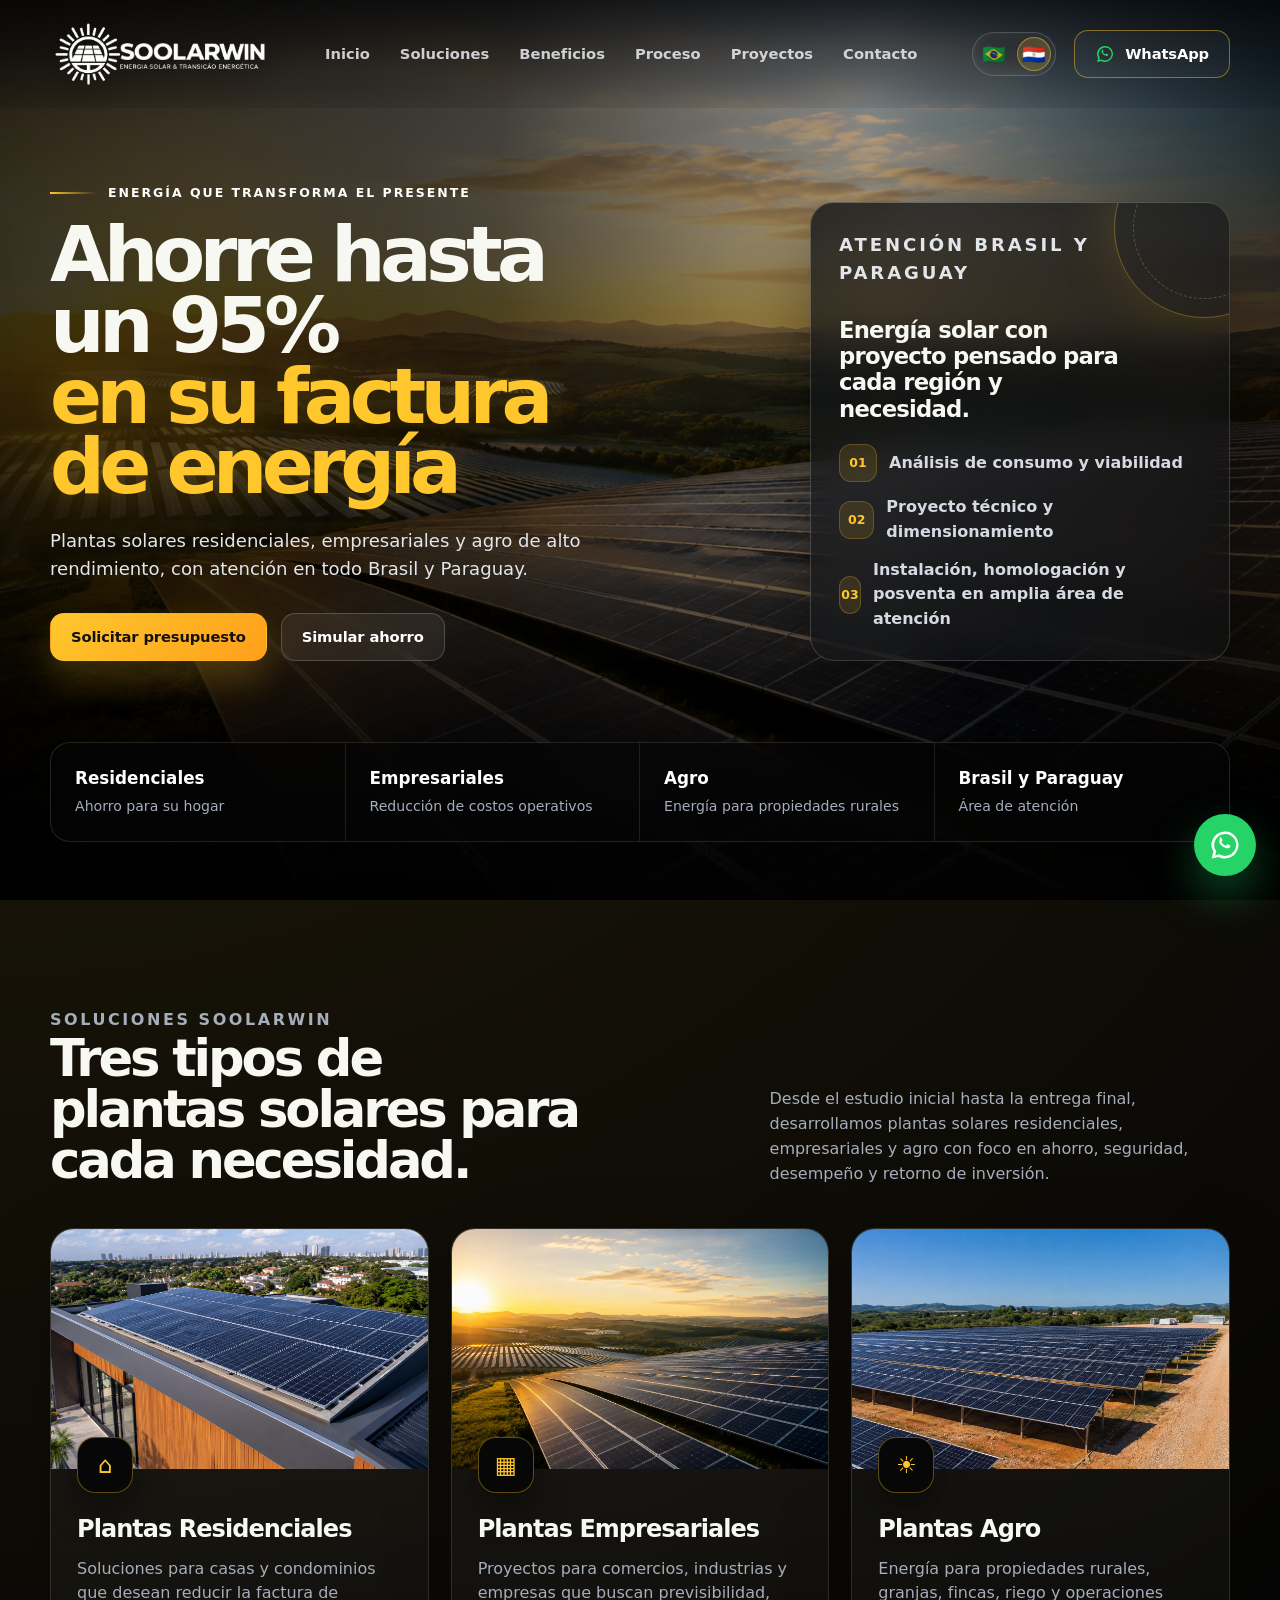
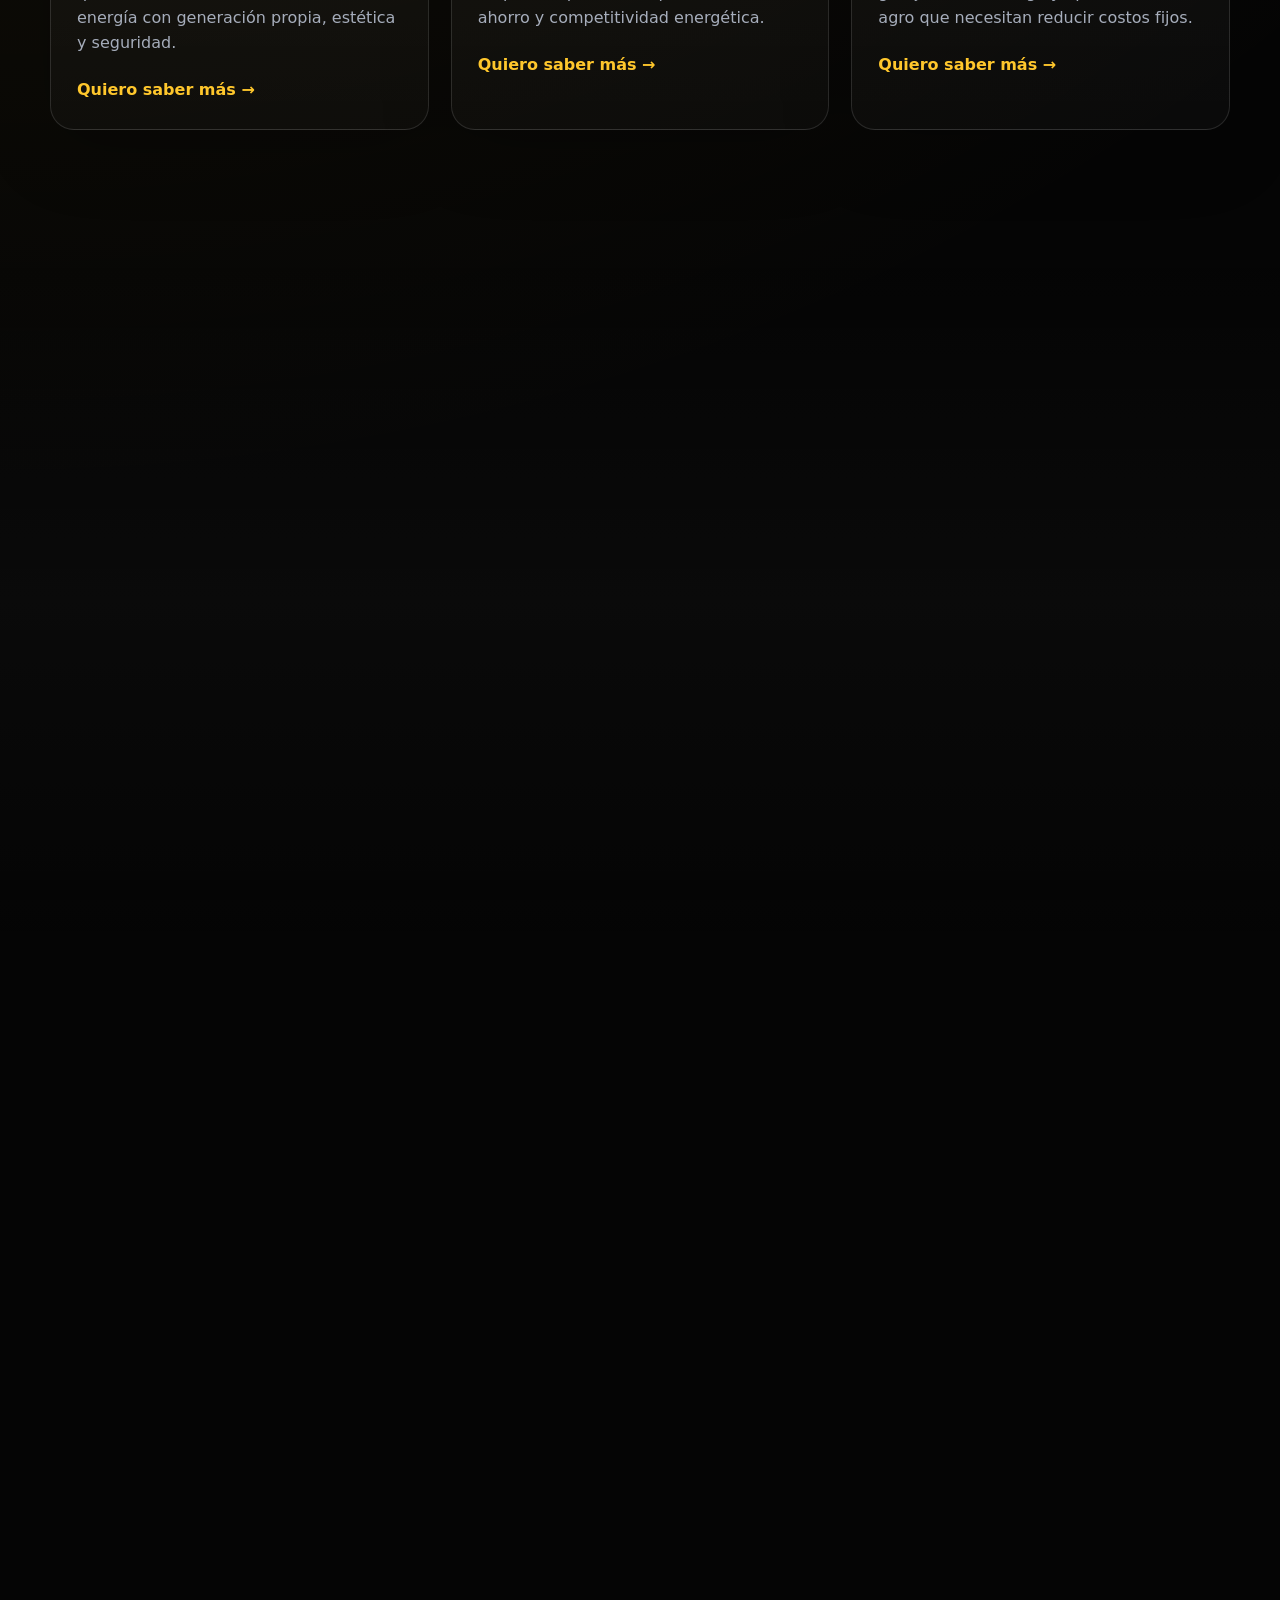
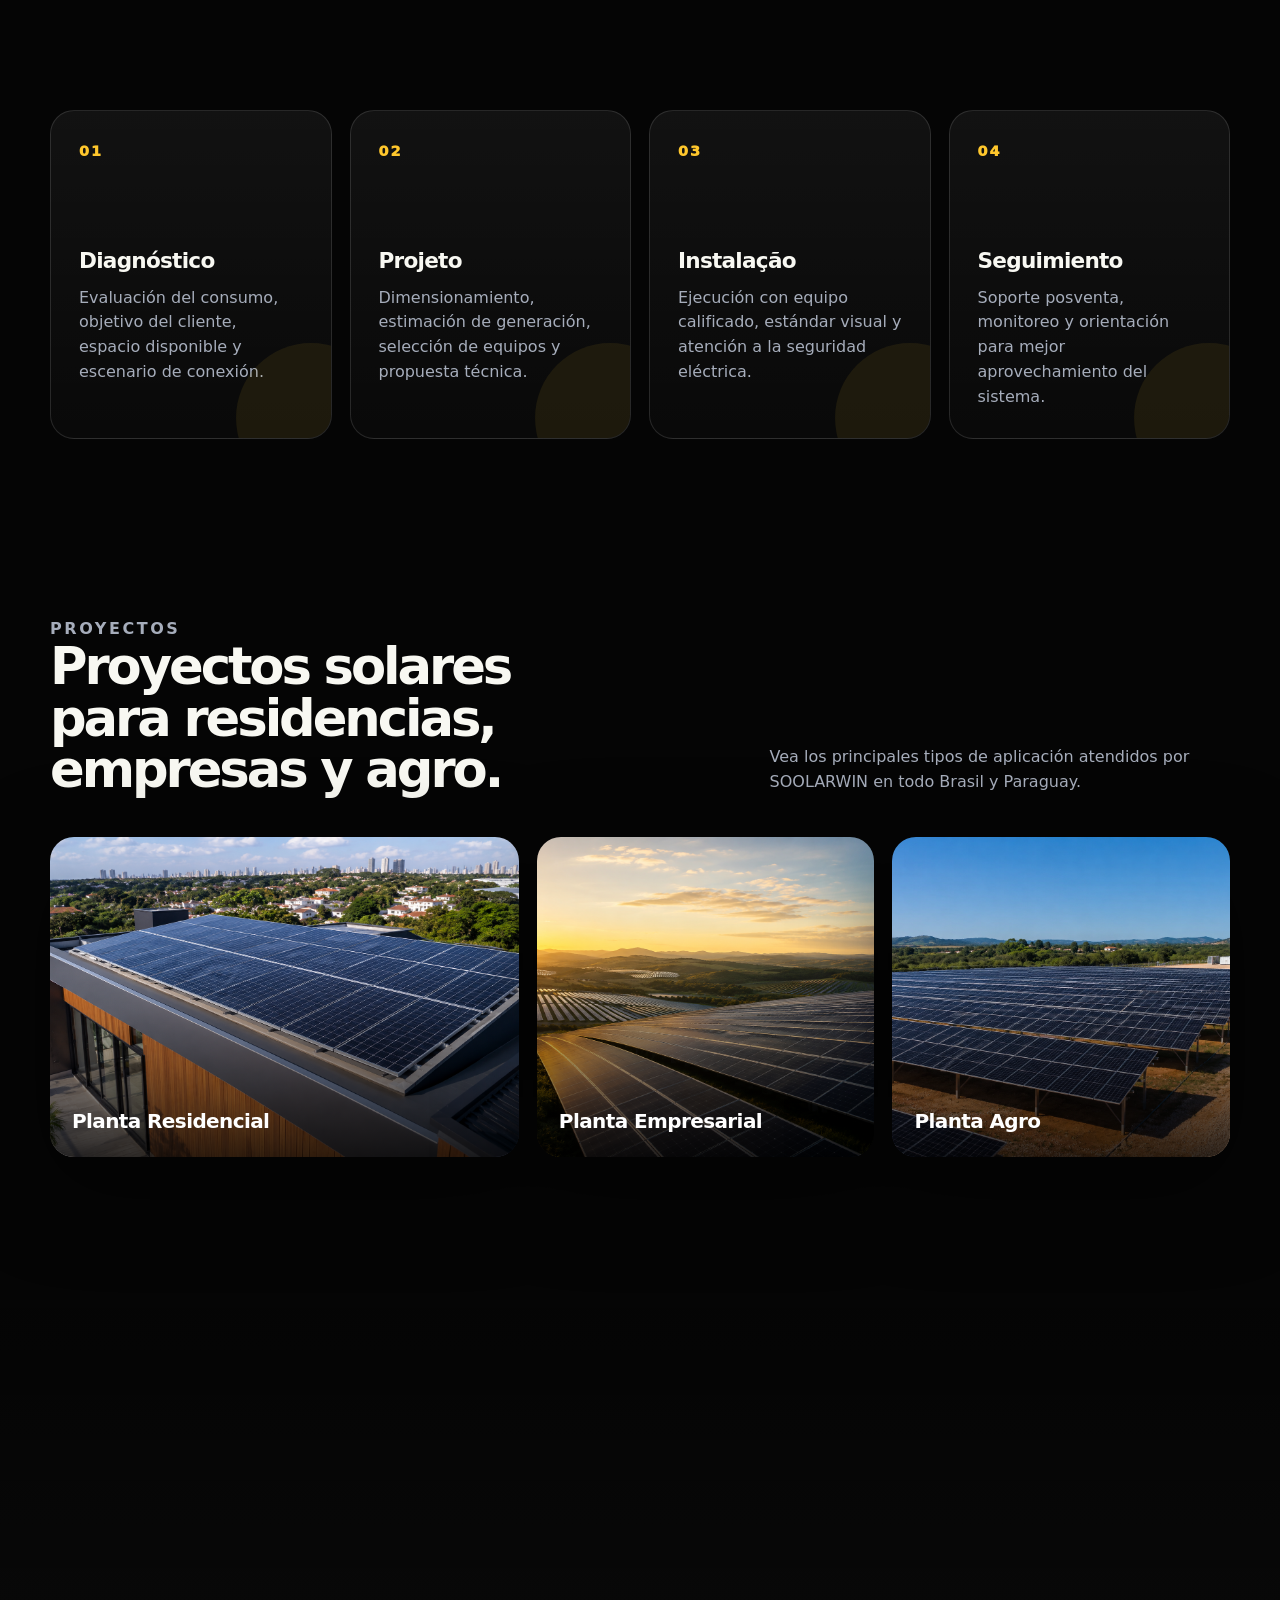
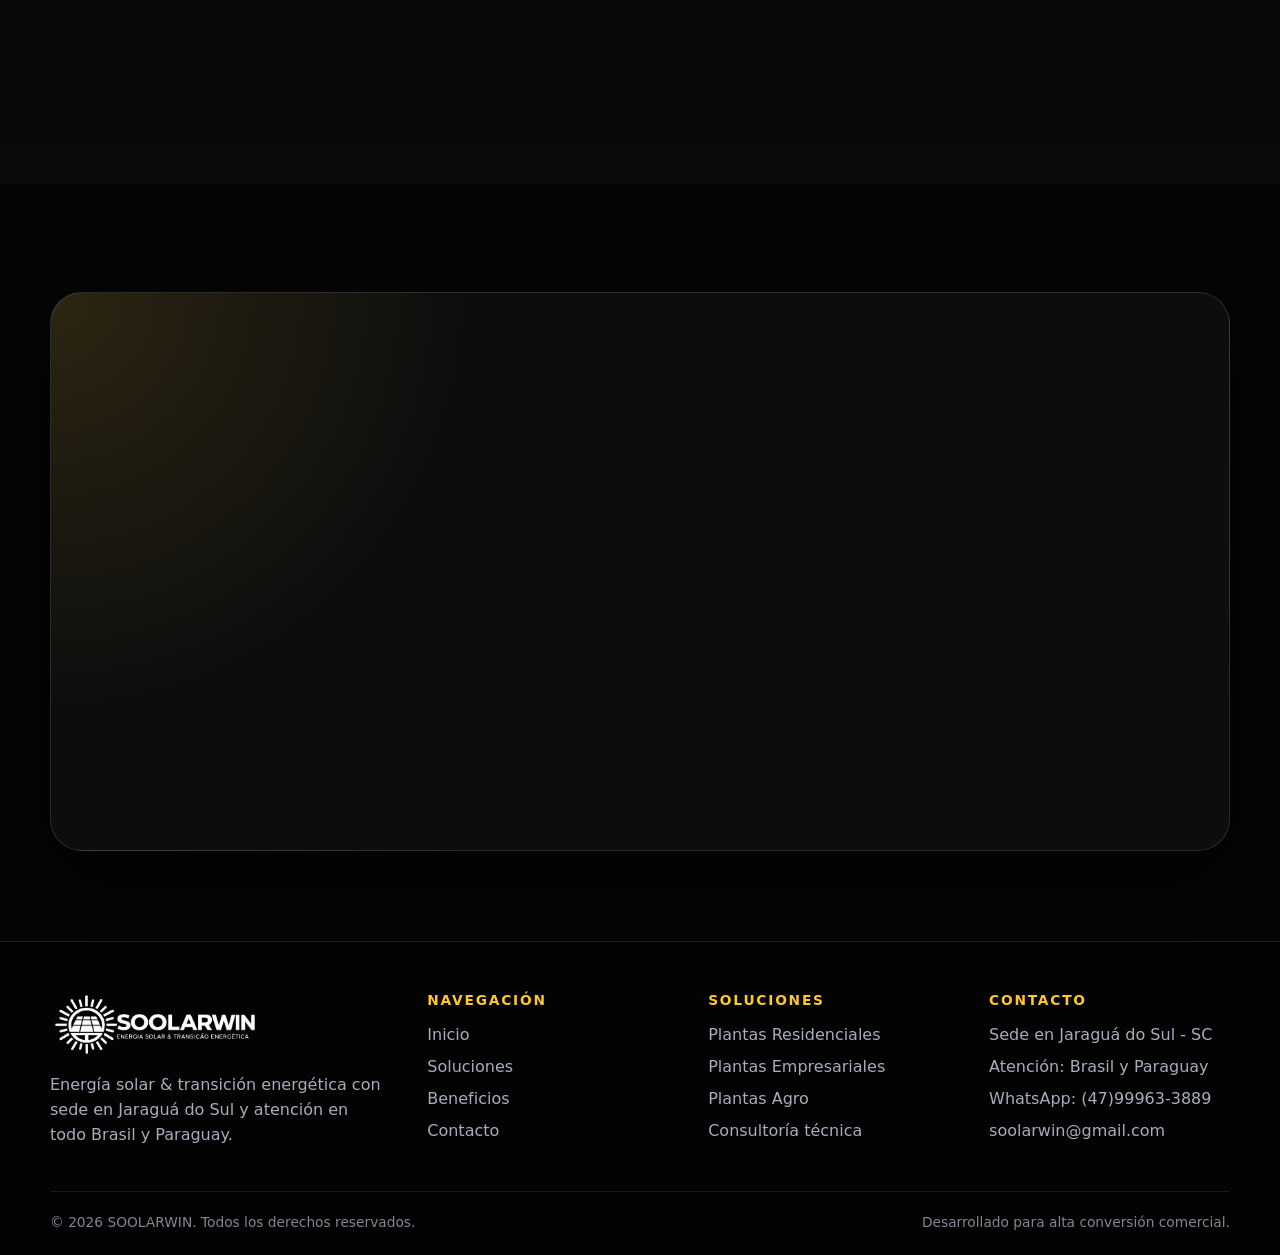
==== commit e717fdc9: "Add files via upload" ====
--- a/index-es.html
+++ b/index-es.html
@@ -84,7 +84,7 @@
         <a class="lang-switcher__item" href="index-pt.html" lang="pt-BR" hreflang="pt-BR" aria-label="Português" title="Português">🇧🇷</a>
         <a class="lang-switcher__item is-active" href="index-es.html" lang="es-PY" hreflang="es-PY" aria-label="Español" title="Español">🇵🇾</a>
       </div>
-      <a class="btn btn--ghost" href="https://wa.me/5545999114139?text=Hola%2C%20quiero%20solicitar%20un%20presupuesto%20con%20SOOLARWIN." target="_blank" rel="noreferrer">
+      <a class="btn btn--ghost" href="https://wa.me/5547999633889?text=Hola%2C%20quiero%20solicitar%20un%20presupuesto%20con%20SOOLARWIN." target="_blank" rel="noreferrer">
         <svg class="wa-icon" viewBox="0 0 32 32" aria-hidden="true" focusable="false"><path d="M16.04 3.2A12.74 12.74 0 0 0 5.08 22.43L3.4 28.8l6.52-1.62A12.74 12.74 0 1 0 16.04 3.2Zm0 2.34a10.4 10.4 0 0 1 8.83 15.9 10.4 10.4 0 0 1-13.78 3.56l-.46-.27-3.88.96 1-3.76-.3-.49A10.4 10.4 0 0 1 16.04 5.54Zm-5.02 5.5c-.24.54-.5 1.08-.5 1.76 0 .68.36 1.35.52 1.57.17.22 1.87 2.98 4.61 4.06 2.28.9 2.74.72 3.24.68.5-.04 1.61-.66 1.84-1.3.23-.64.23-1.18.16-1.3-.07-.12-.25-.2-.52-.34-.27-.14-1.61-.8-1.86-.88-.25-.09-.43-.14-.61.14-.18.27-.7.88-.86 1.06-.16.18-.32.2-.59.07-.27-.14-1.15-.42-2.19-1.34-.81-.72-1.36-1.61-1.52-1.88-.16-.27-.02-.42.12-.56.12-.12.27-.32.41-.48.14-.16.18-.27.27-.45.09-.18.05-.34-.02-.48-.07-.14-.61-1.48-.84-2.03-.22-.53-.45-.46-.61-.47h-.52c-.18 0-.47.07-.72.34Z"/></svg>
         WhatsApp
       </a>
@@ -305,8 +305,8 @@
             Complete el formulario y genere un mensaje listo para WhatsApp con los datos de su proyecto.
           </p>
           <div class="contact-list">
-            <a class="contact-whatsapp" href="https://wa.me/55459991141399?text=Hola%2C%20quiero%20hablar%20con%20SOOLARWIN." target="_blank" rel="noreferrer"><svg class="wa-icon" viewBox="0 0 32 32" aria-hidden="true" focusable="false"><path d="M16.04 3.2A12.74 12.74 0 0 0 5.08 22.43L3.4 28.8l6.52-1.62A12.74 12.74 0 1 0 16.04 3.2Zm0 2.34a10.4 10.4 0 0 1 8.83 15.9 10.4 10.4 0 0 1-13.78 3.56l-.46-.27-3.88.96 1-3.76-.3-.49A10.4 10.4 0 0 1 16.04 5.54Zm-5.02 5.5c-.24.54-.5 1.08-.5 1.76 0 .68.36 1.35.52 1.57.17.22 1.87 2.98 4.61 4.06 2.28.9 2.74.72 3.24.68.5-.04 1.61-.66 1.84-1.3.23-.64.23-1.18.16-1.3-.07-.12-.25-.2-.52-.34-.27-.14-1.61-.8-1.86-.88-.25-.09-.43-.14-.61.14-.18.27-.7.88-.86 1.06-.16.18-.32.2-.59.07-.27-.14-1.15-.42-2.19-1.34-.81-.72-1.36-1.61-1.52-1.88-.16-.27-.02-.42.12-.56.12-.12.27-.32.41-.48.14-.16.18-.27.27-.45.09-.18.05-.34-.02-.48-.07-.14-.61-1.48-.84-2.03-.22-.53-.45-.46-.61-.47h-.52c-.18 0-.47.07-.72.34Z"/></svg>(45)99911-4139</a>
-            <a href="mailto:contato@soolarwin.com.br">contato@soolarwin.com.br</a>
+            <a class="contact-whatsapp" href="https://wa.me/5547999633889?text=Hola%2C%20quiero%20hablar%20con%20SOOLARWIN." target="_blank" rel="noreferrer"><svg class="wa-icon" viewBox="0 0 32 32" aria-hidden="true" focusable="false"><path d="M16.04 3.2A12.74 12.74 0 0 0 5.08 22.43L3.4 28.8l6.52-1.62A12.74 12.74 0 1 0 16.04 3.2Zm0 2.34a10.4 10.4 0 0 1 8.83 15.9 10.4 10.4 0 0 1-13.78 3.56l-.46-.27-3.88.96 1-3.76-.3-.49A10.4 10.4 0 0 1 16.04 5.54Zm-5.02 5.5c-.24.54-.5 1.08-.5 1.76 0 .68.36 1.35.52 1.57.17.22 1.87 2.98 4.61 4.06 2.28.9 2.74.72 3.24.68.5-.04 1.61-.66 1.84-1.3.23-.64.23-1.18.16-1.3-.07-.12-.25-.2-.52-.34-.27-.14-1.61-.8-1.86-.88-.25-.09-.43-.14-.61.14-.18.27-.7.88-.86 1.06-.16.18-.32.2-.59.07-.27-.14-1.15-.42-2.19-1.34-.81-.72-1.36-1.61-1.52-1.88-.16-.27-.02-.42.12-.56.12-.12.27-.32.41-.48.14-.16.18-.27.27-.45.09-.18.05-.34-.02-.48-.07-.14-.61-1.48-.84-2.03-.22-.53-.45-.46-.61-.47h-.52c-.18 0-.47.07-.72.34Z"/></svg>(47)99963-3889</a>
+            <a href="mailto:soolarwin@gmail.com">soolarwin@gmail.com</a>
             <span>Atención en todo Brasil y Paraguay</span>
           </div>
         </div>
@@ -314,7 +314,7 @@
         <form class="lead-form reveal delay-1" data-lead-form>
           <div class="form-row">
             <label>Nombre completo<input name="name" type="text" placeholder="Su nombre" required /></label>
-            <label>WhatsApp<input name="phone" type="tel" placeholder="(45) 99911-4139" required /></label>
+            <label>WhatsApp<input name="phone" type="tel" placeholder="(47)99963-3889" required /></label>
           </div>
           <div class="form-row">
             <label>E-mail<input name="email" type="email" placeholder="seuemail@exemplo.com" /></label>
@@ -360,8 +360,8 @@
         <h3>Contacto</h3>
         <p>Sede en Jaraguá do Sul - SC</p>
         <p>Atención: Brasil y Paraguay</p>
-        <p>WhatsApp: (45) 99911-4139</p>
-        <p>contato@soolarwin.com.br</p>
+        <p>WhatsApp: (47)99963-3889</p>
+        <p>soolarwin@gmail.com</p>
       </div>
     </div>
     <div class="container footer-bottom">
@@ -370,7 +370,7 @@
     </div>
   </footer>
 
-  <a class="floating-whatsapp" href="https://wa.me/55459991141399?text=Hola%2C%20quiero%20solicitar%20un%20presupuesto%20con%20SOOLARWIN." target="_blank" rel="noreferrer" aria-label="Llamar por WhatsApp"><svg class="wa-icon" viewBox="0 0 32 32" aria-hidden="true" focusable="false"><path d="M16.04 3.2A12.74 12.74 0 0 0 5.08 22.43L3.4 28.8l6.52-1.62A12.74 12.74 0 1 0 16.04 3.2Zm0 2.34a10.4 10.4 0 0 1 8.83 15.9 10.4 10.4 0 0 1-13.78 3.56l-.46-.27-3.88.96 1-3.76-.3-.49A10.4 10.4 0 0 1 16.04 5.54Zm-5.02 5.5c-.24.54-.5 1.08-.5 1.76 0 .68.36 1.35.52 1.57.17.22 1.87 2.98 4.61 4.06 2.28.9 2.74.72 3.24.68.5-.04 1.61-.66 1.84-1.3.23-.64.23-1.18.16-1.3-.07-.12-.25-.2-.52-.34-.27-.14-1.61-.8-1.86-.88-.25-.09-.43-.14-.61.14-.18.27-.7.88-.86 1.06-.16.18-.32.2-.59.07-.27-.14-1.15-.42-2.19-1.34-.81-.72-1.36-1.61-1.52-1.88-.16-.27-.02-.42.12-.56.12-.12.27-.32.41-.48.14-.16.18-.27.27-.45.09-.18.05-.34-.02-.48-.07-.14-.61-1.48-.84-2.03-.22-.53-.45-.46-.61-.47h-.52c-.18 0-.47.07-.72.34Z"/></svg></a>
+  <a class="floating-whatsapp" href="https://wa.me/5547999633889?text=Hola%2C%20quiero%20solicitar%20un%20presupuesto%20con%20SOOLARWIN." target="_blank" rel="noreferrer" aria-label="Llamar por WhatsApp"><svg class="wa-icon" viewBox="0 0 32 32" aria-hidden="true" focusable="false"><path d="M16.04 3.2A12.74 12.74 0 0 0 5.08 22.43L3.4 28.8l6.52-1.62A12.74 12.74 0 1 0 16.04 3.2Zm0 2.34a10.4 10.4 0 0 1 8.83 15.9 10.4 10.4 0 0 1-13.78 3.56l-.46-.27-3.88.96 1-3.76-.3-.49A10.4 10.4 0 0 1 16.04 5.54Zm-5.02 5.5c-.24.54-.5 1.08-.5 1.76 0 .68.36 1.35.52 1.57.17.22 1.87 2.98 4.61 4.06 2.28.9 2.74.72 3.24.68.5-.04 1.61-.66 1.84-1.3.23-.64.23-1.18.16-1.3-.07-.12-.25-.2-.52-.34-.27-.14-1.61-.8-1.86-.88-.25-.09-.43-.14-.61.14-.18.27-.7.88-.86 1.06-.16.18-.32.2-.59.07-.27-.14-1.15-.42-2.19-1.34-.81-.72-1.36-1.61-1.52-1.88-.16-.27-.02-.42.12-.56.12-.12.27-.32.41-.48.14-.16.18-.27.27-.45.09-.18.05-.34-.02-.48-.07-.14-.61-1.48-.84-2.03-.22-.53-.45-.46-.61-.47h-.52c-.18 0-.47.07-.72.34Z"/></svg></a>
 
   <dialog class="image-modal" data-modal>
     <button type="button" class="modal-close" data-modal-close aria-label="Cerrar">×</button>
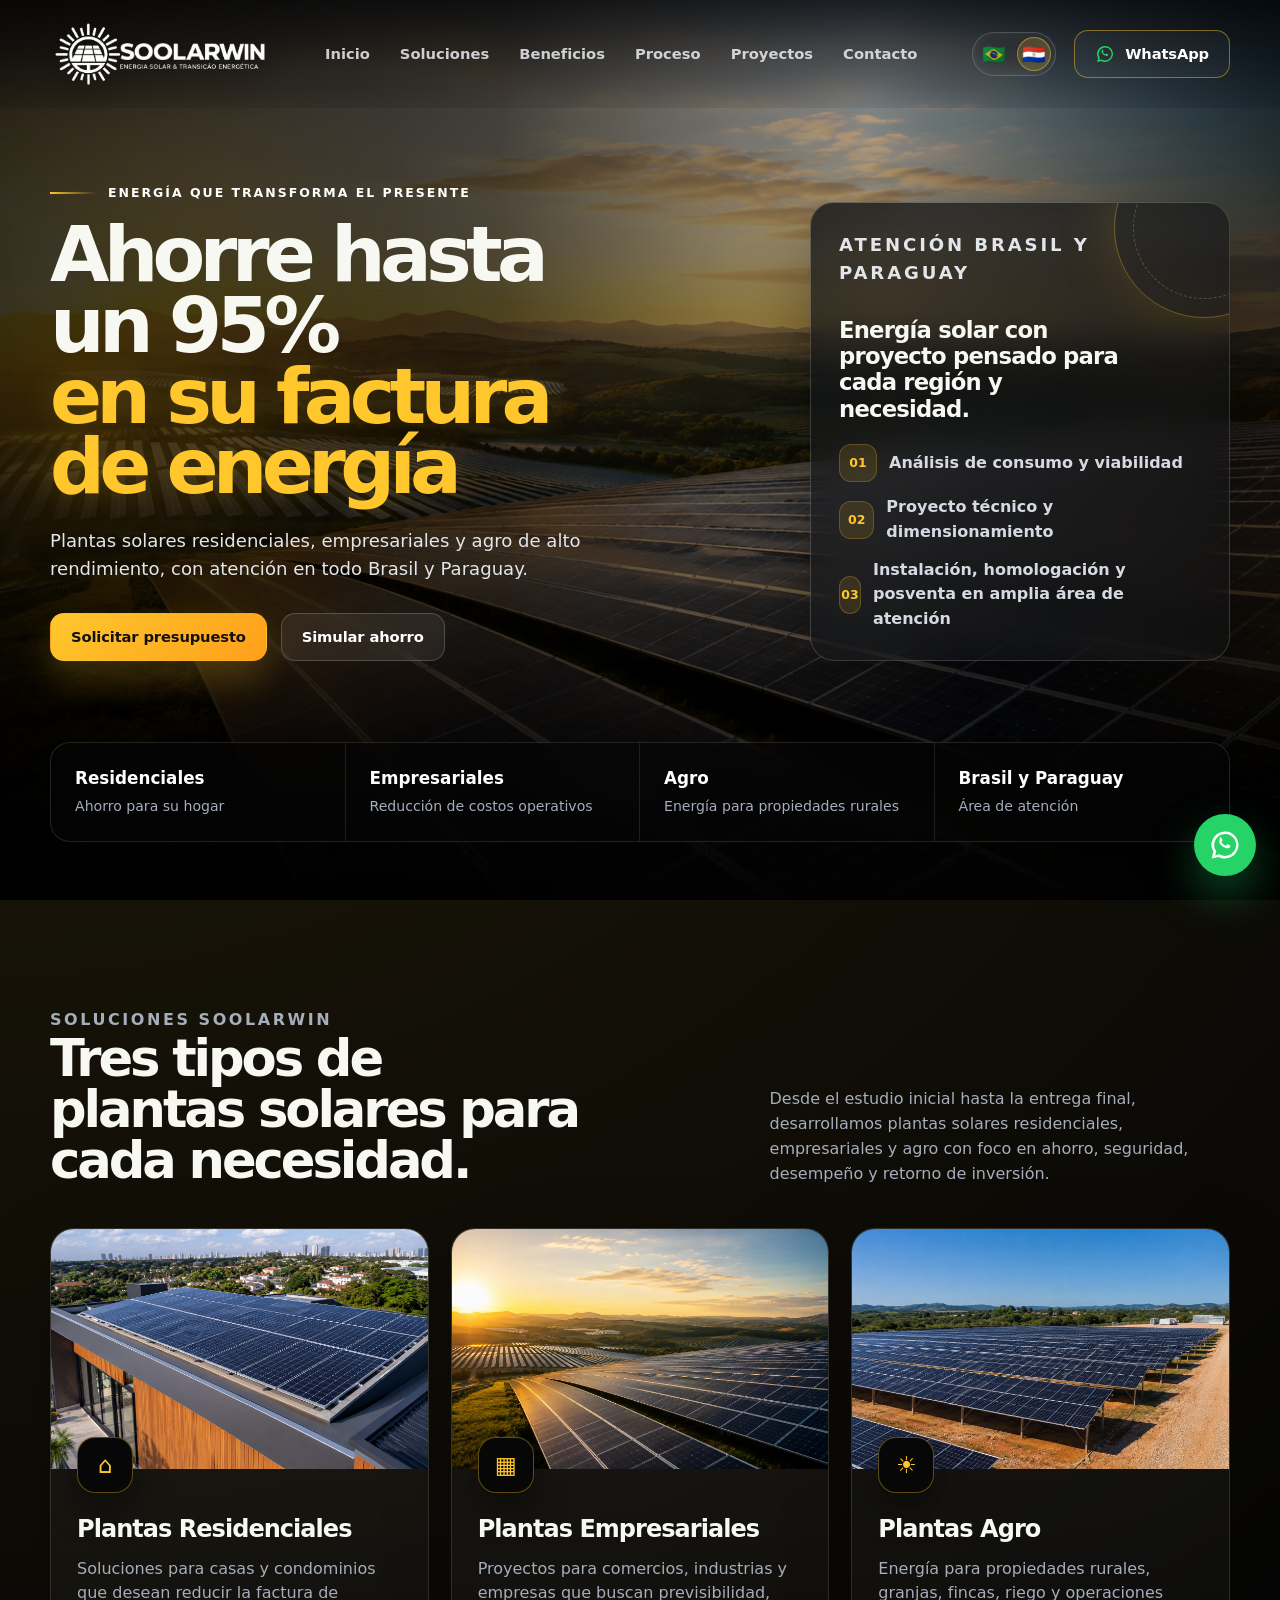
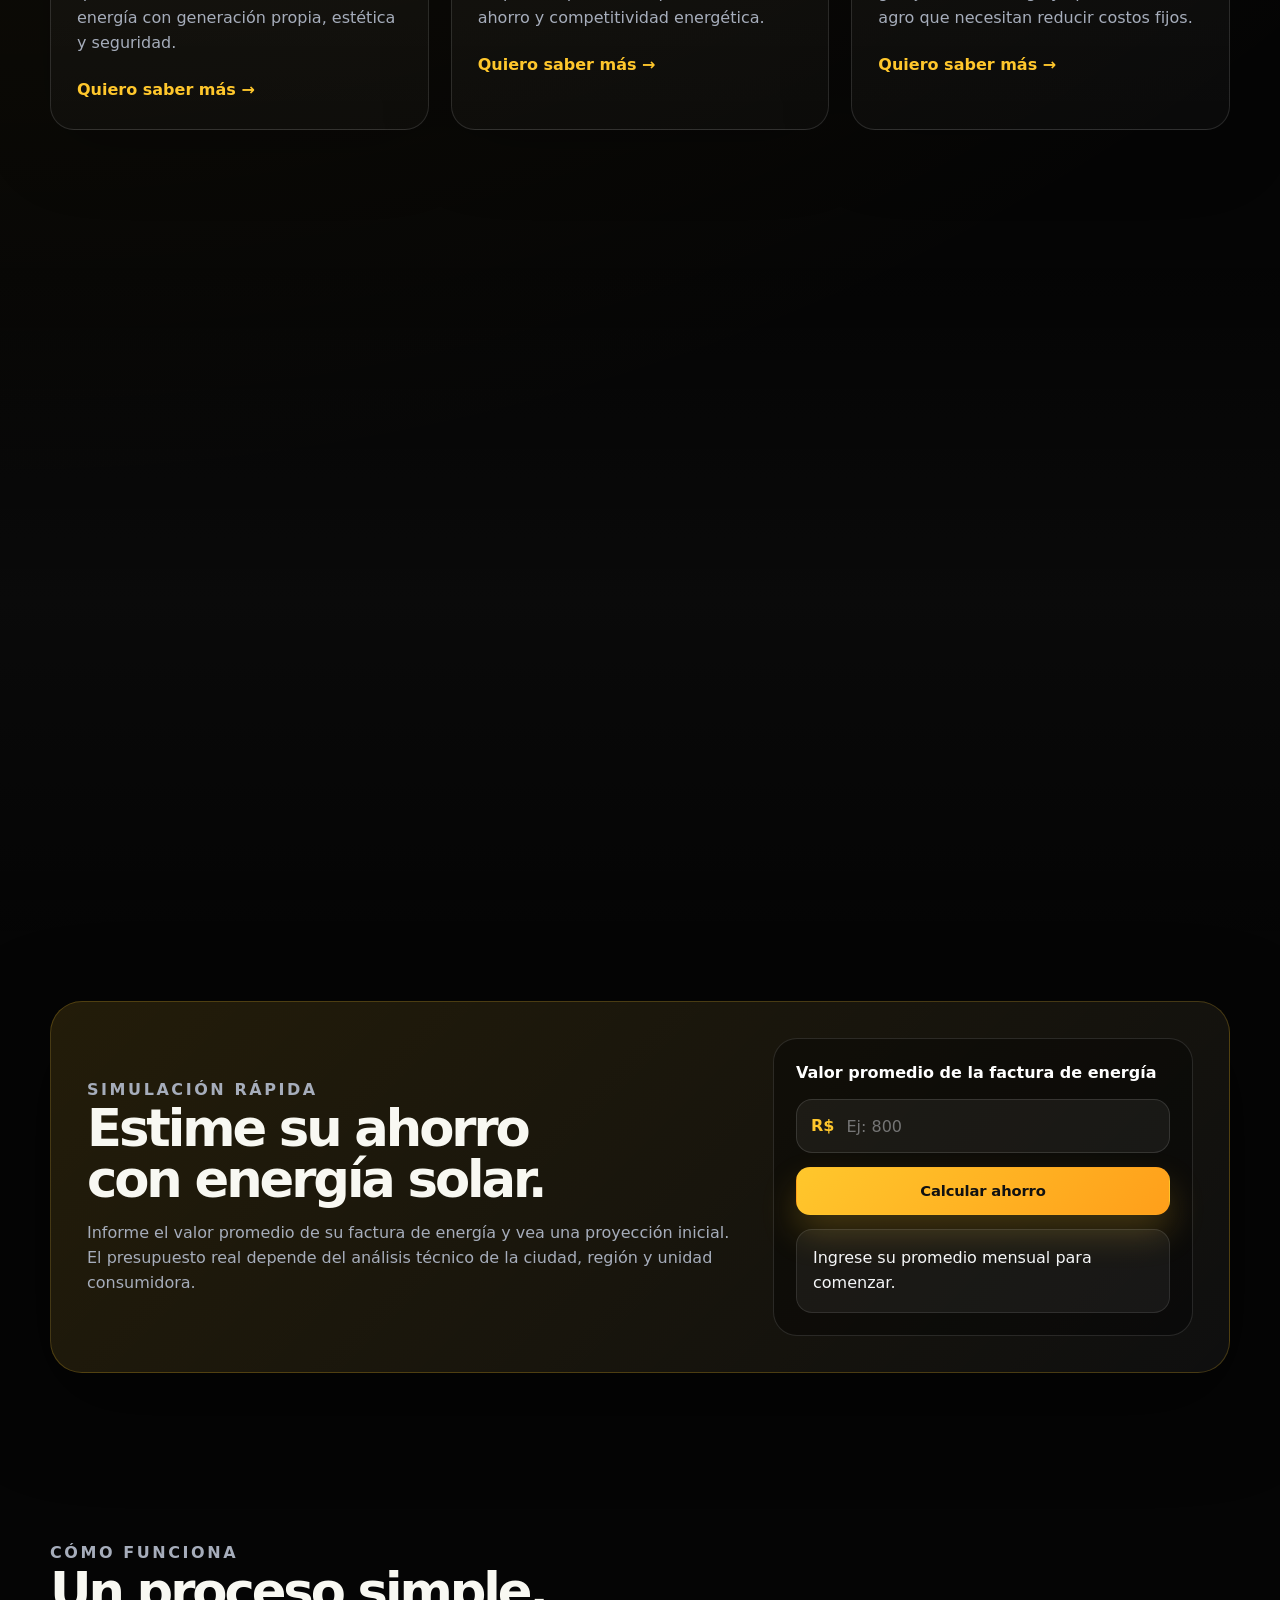
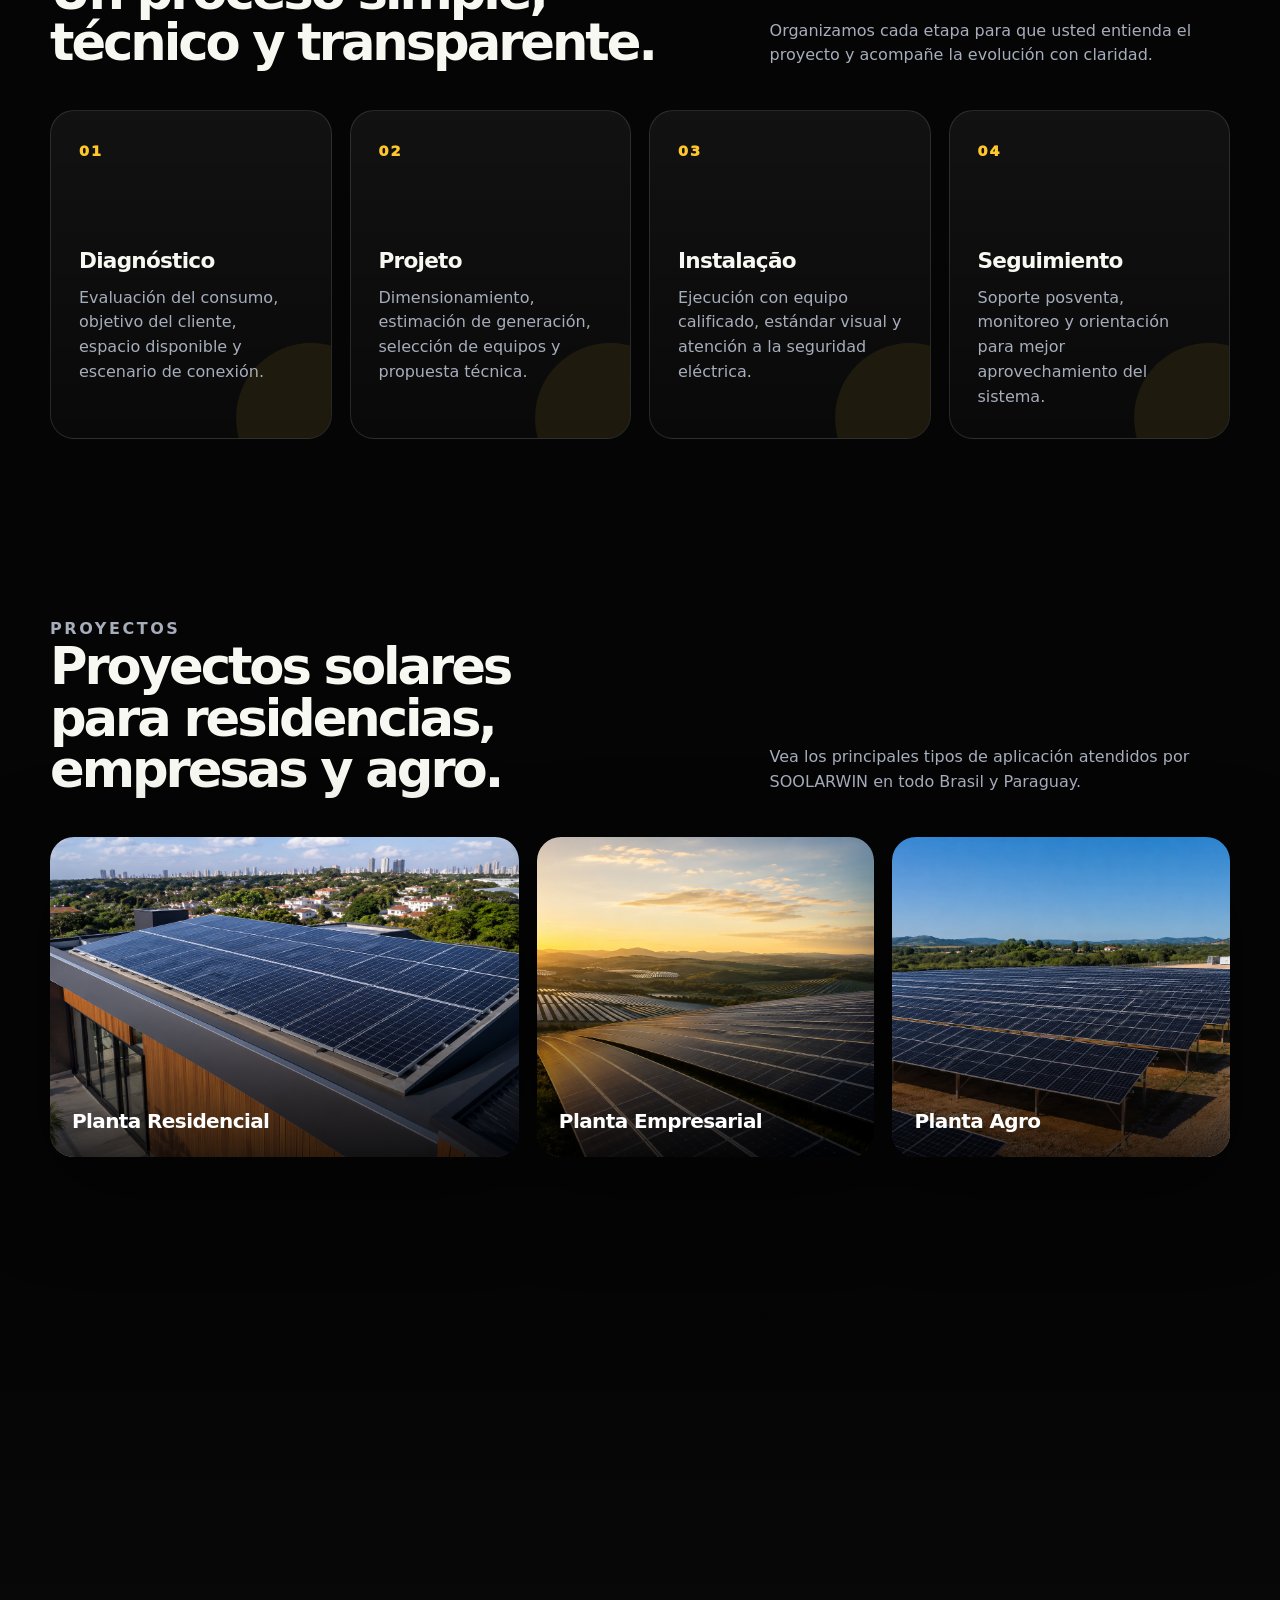
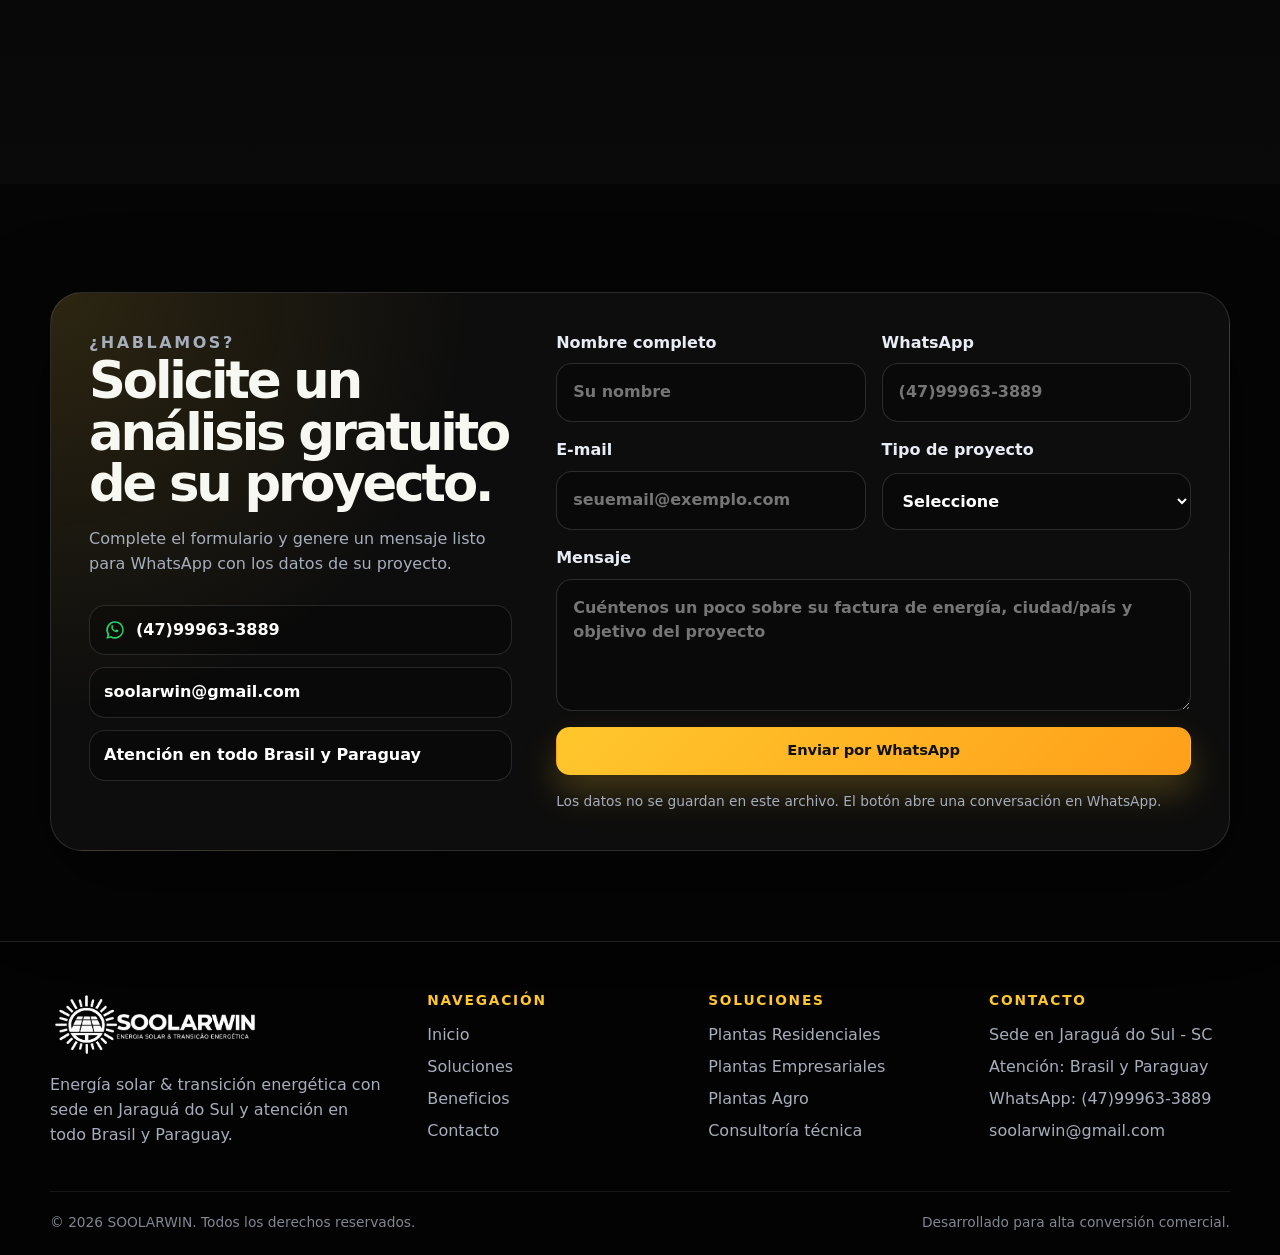
==== commit 4072fed7: "Add files via upload" ====
--- a/index-es.html
+++ b/index-es.html
@@ -380,4 +380,4 @@
 
   <script src="app.js"></script>
 </body>
-</html>
+</html>
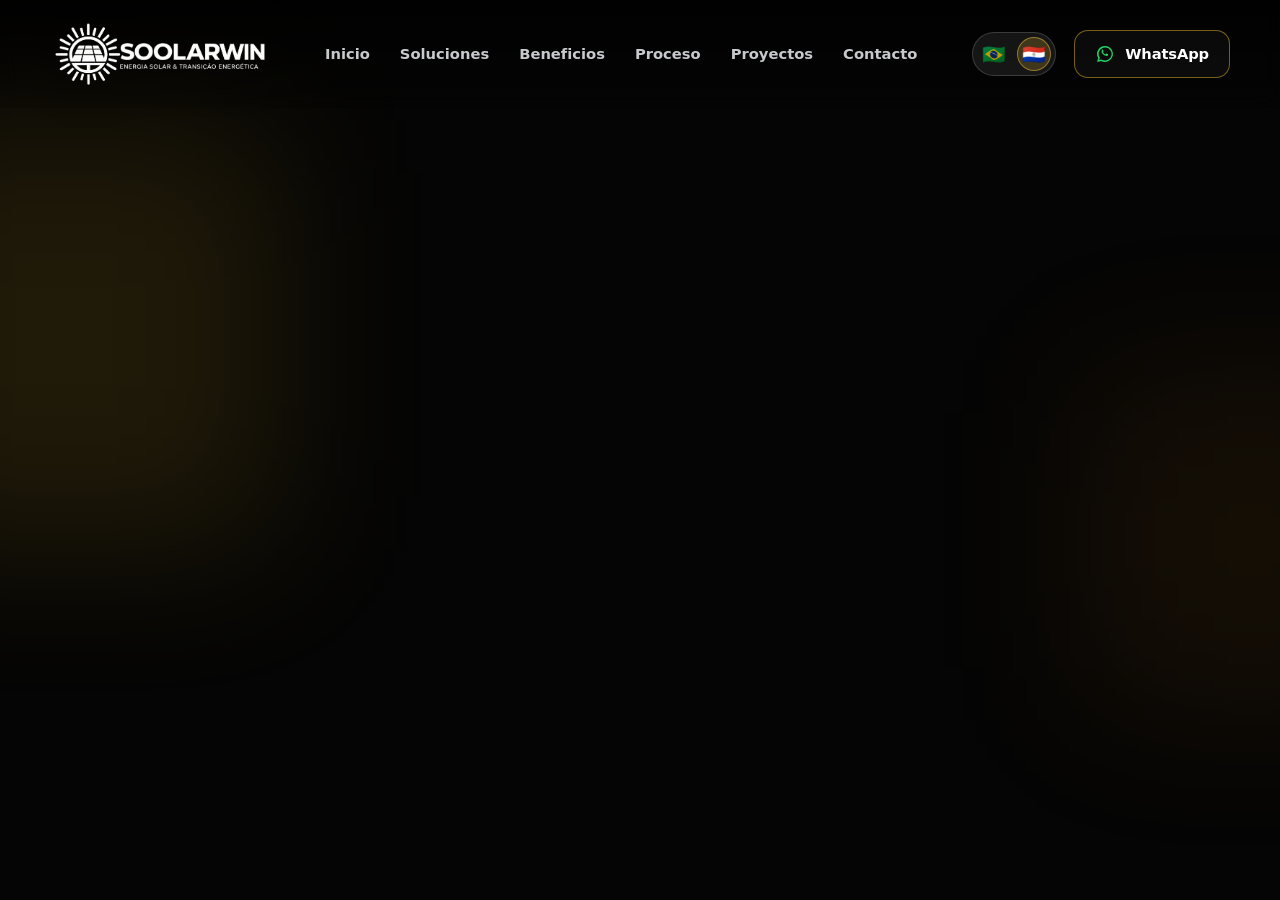
==== commit 772c5537: "Add files via upload" ====
--- a/index-es.html
+++ b/index-es.html
@@ -3,14 +3,26 @@
 <head>
   <meta charset="utf-8" />
   <meta name="viewport" content="width=device-width, initial-scale=1" />
-  <meta name="description" content="SOOLARWIN Energía Solar & Transición Energética. Plantas solares residenciales, empresariales y agro con atención en todo Brasil y Paraguay." />
+  <title>SOOLARWIN Energía Solar | Brasil y Paraguay — Proyectos solares</title>
+  <meta name="description" content="SOOLARWIN Energía Solar, con sede en Jaraguá do Sul, Brasil. Proyectos e instalación de plantas solares residenciales, empresariales y agro en Brasil y Paraguay." />
+  <meta name="robots" content="index, follow, max-image-preview:large" />
   <meta name="theme-color" content="#050505" />
-  <title>SOOLARWIN | Energía Solar en Brasil y Paraguay</title>
+  <link rel="canonical" href="https://www.soolarwin.com.br/index-es.html" />
+  <link rel="alternate" hreflang="pt-BR" href="https://www.soolarwin.com.br/" />
+  <link rel="alternate" hreflang="es-PY" href="https://www.soolarwin.com.br/index-es.html" />
+  <link rel="alternate" hreflang="x-default" href="https://www.soolarwin.com.br/" />
+  <meta property="og:type" content="website" />
+  <meta property="og:locale" content="es_PY" />
+  <meta property="og:site_name" content="SOOLARWIN Energia Solar" />
+  <meta property="og:title" content="SOOLARWIN Energía Solar | Brasil y Paraguay — Proyectos solares" />
+  <meta property="og:description" content="Proyectos solares residenciales, empresariales y agro. Sede en Jaraguá do Sul, Brasil, con atención en Brasil y Paraguay." />
+  <meta property="og:url" content="https://www.soolarwin.com.br/index-es.html" />
+  <meta property="og:image" content="https://www.soolarwin.com.br/assets/hero-usina-solar.png" />
+  <meta name="twitter:card" content="summary_large_image" />
   <link rel="icon" href="assets/icon-soolarwin.png" />
   <link rel="preload" as="image" href="assets/hero-usina-solar.png" />
   <link rel="stylesheet" href="style.css" />
-  <link rel="alternate" hreflang="pt-BR" href="index-pt.html" />
-  <link rel="alternate" hreflang="es-PY" href="index-es.html" />
+  <script type="application/ld+json">{"@context":"https://schema.org","@type":"Organization","@id":"https://www.soolarwin.com.br/#organizacao","name":"SOOLARWIN Energia Solar","alternateName":"Soolarwin","url":"https://www.soolarwin.com.br/","logo":"https://www.soolarwin.com.br/assets/logo-soolarwin.png","description":"Empresa de energía solar con sede en Jaraguá do Sul, Brasil, que desarrolla proyectos de plantas solares residenciales, empresariales y agro para Brasil y Paraguay.","email":"soolarwin@gmail.com","telephone":"+55-47-99963-3889","location":{"@type":"Place","address":{"@type":"PostalAddress","addressLocality":"Jaraguá do Sul","addressRegion":"SC","addressCountry":"BR"}},"areaServed":[{"@type":"Country","name":"Brazil"},{"@type":"Country","name":"Paraguay"}]}</script>
   <style>
     .lang-switcher {
       display: inline-flex;
@@ -81,7 +93,7 @@
 
     <div class="header-actions">
       <div class="lang-switcher" aria-label="Seleccionar idioma">
-        <a class="lang-switcher__item" href="index-pt.html" lang="pt-BR" hreflang="pt-BR" aria-label="Português" title="Português">🇧🇷</a>
+        <a class="lang-switcher__item" href="https://www.soolarwin.com.br/" lang="pt-BR" hreflang="pt-BR" aria-label="Português" title="Português">🇧🇷</a>
         <a class="lang-switcher__item is-active" href="index-es.html" lang="es-PY" hreflang="es-PY" aria-label="Español" title="Español">🇵🇾</a>
       </div>
       <a class="btn btn--ghost" href="https://wa.me/5547999633889?text=Hola%2C%20quiero%20solicitar%20un%20presupuesto%20con%20SOOLARWIN." target="_blank" rel="noreferrer">
@@ -101,7 +113,11 @@
     <a href="#processo">Proceso</a>
     <a href="#projetos">Proyectos</a>
     <a href="#contato">Contacto</a>
-  </nav>
+    <div class="lang-switcher" aria-label="Seleccionar idioma">
+      <a class="lang-switcher__item" href="https://www.soolarwin.com.br/" lang="pt-BR" hreflang="pt-BR" aria-label="Português" title="Português">🇧🇷</a>
+      <a class="lang-switcher__item is-active" href="index-es.html" lang="es-PY" hreflang="es-PY" aria-label="Español" title="Español">🇵🇾</a>
+    </div>
+
 
   <main>
     <section class="hero" id="inicio">
@@ -113,7 +129,7 @@
       <div class="container hero-grid">
         <div class="hero-content reveal">
           <div class="eyebrow"><span></span> Energía que transforma el presente</div>
-          <h1>Ahorre hasta un 95% <strong>en su factura de energía</strong></h1>
+          <h1>SOOLARWIN Energía Solar: ahorre hasta un 95% <strong>en su factura de energía</strong></h1>
           <p>
             Plantas solares residenciales, empresariales y agro de alto rendimiento,
             con atención en todo Brasil y Paraguay.
@@ -241,8 +257,8 @@
 
       <div class="container process-grid">
         <article class="process-step reveal"><span>01</span><h3>Diagnóstico</h3><p>Evaluación del consumo, objetivo del cliente, espacio disponible y escenario de conexión.</p></article>
-        <article class="process-step reveal delay-1"><span>02</span><h3>Projeto</h3><p>Dimensionamiento, estimación de generación, selección de equipos y propuesta técnica.</p></article>
-        <article class="process-step reveal delay-2"><span>03</span><h3>Instalação</h3><p>Ejecución con equipo calificado, estándar visual y atención a la seguridad eléctrica.</p></article>
+        <article class="process-step reveal delay-1"><span>02</span><h3>Proyecto</h3><p>Dimensionamiento, estimación de generación, selección de equipos y propuesta técnica.</p></article>
+        <article class="process-step reveal delay-2"><span>03</span><h3>Instalación</h3><p>Ejecución con equipo calificado, estándar visual y atención a la seguridad eléctrica.</p></article>
         <article class="process-step reveal delay-3"><span>04</span><h3>Seguimiento</h3><p>Soporte posventa, monitoreo y orientación para mejor aprovechamiento del sistema.</p></article>
       </div>
     </section>
